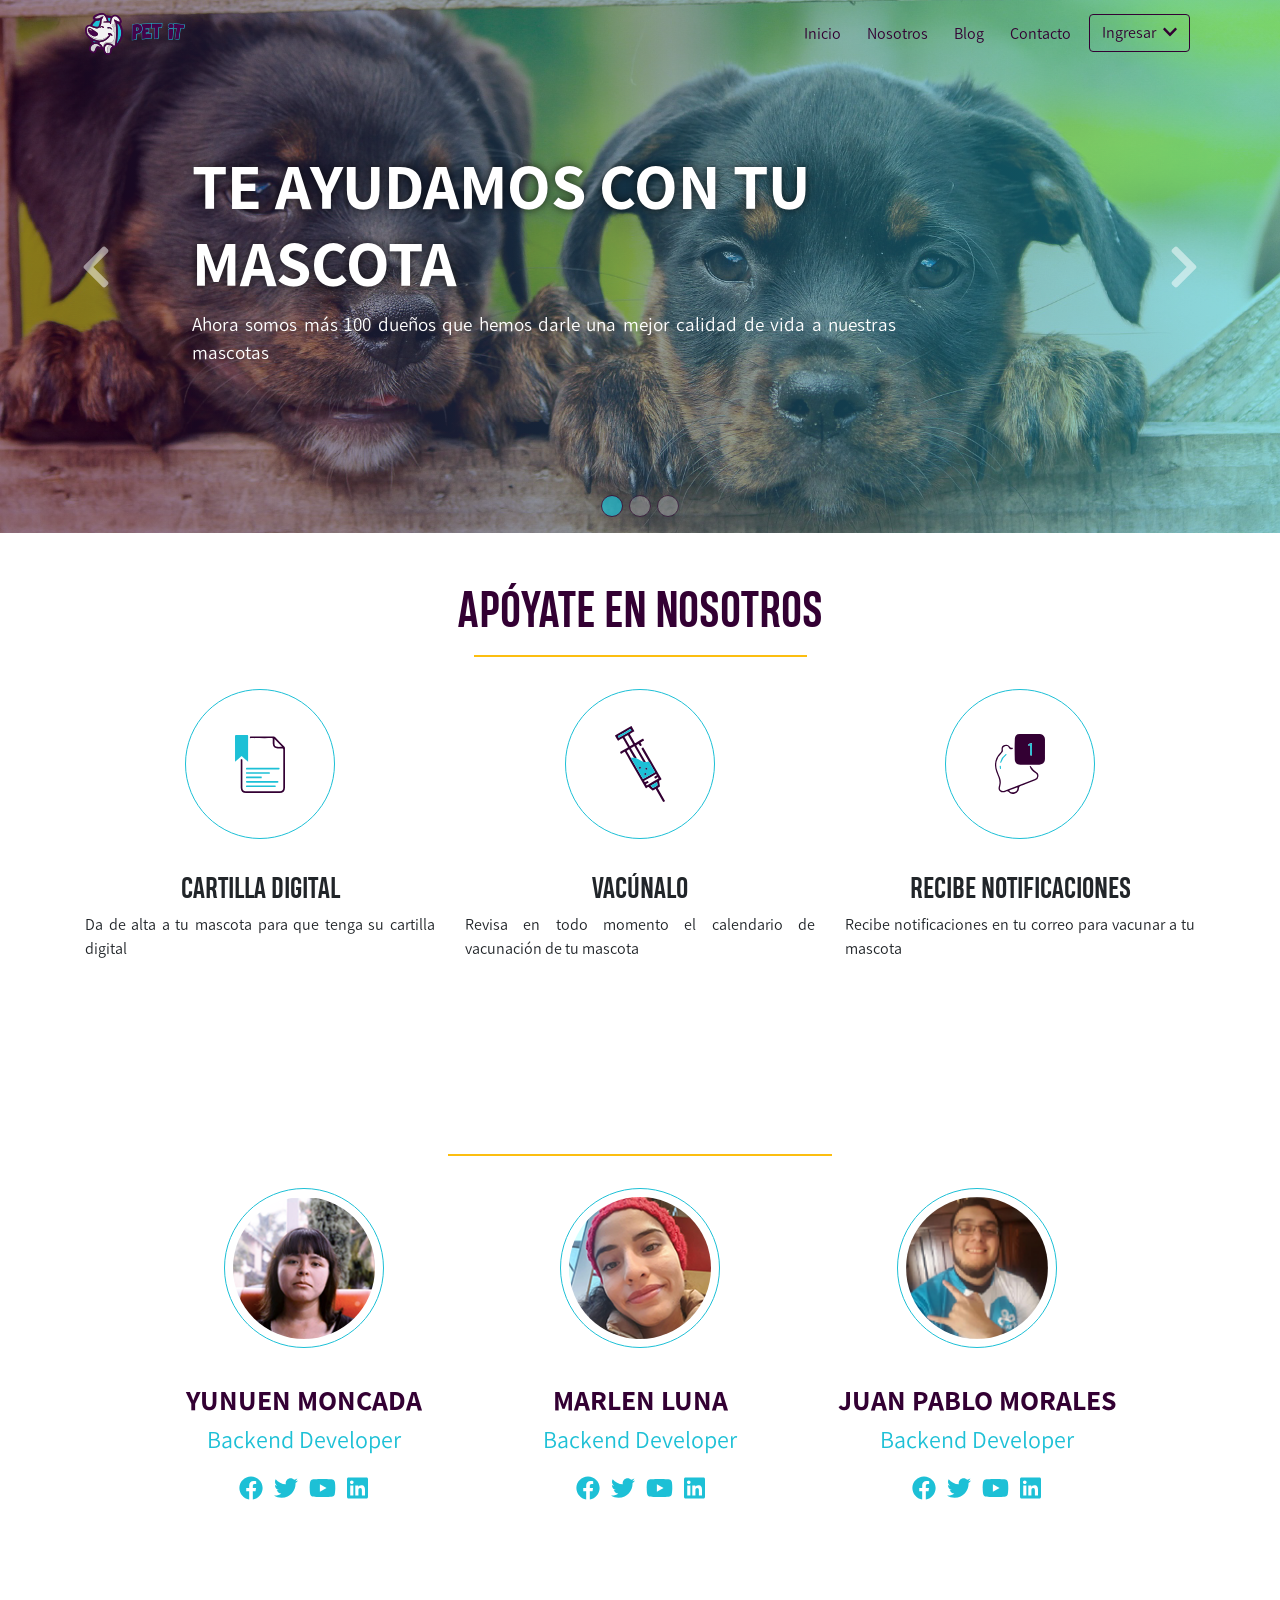
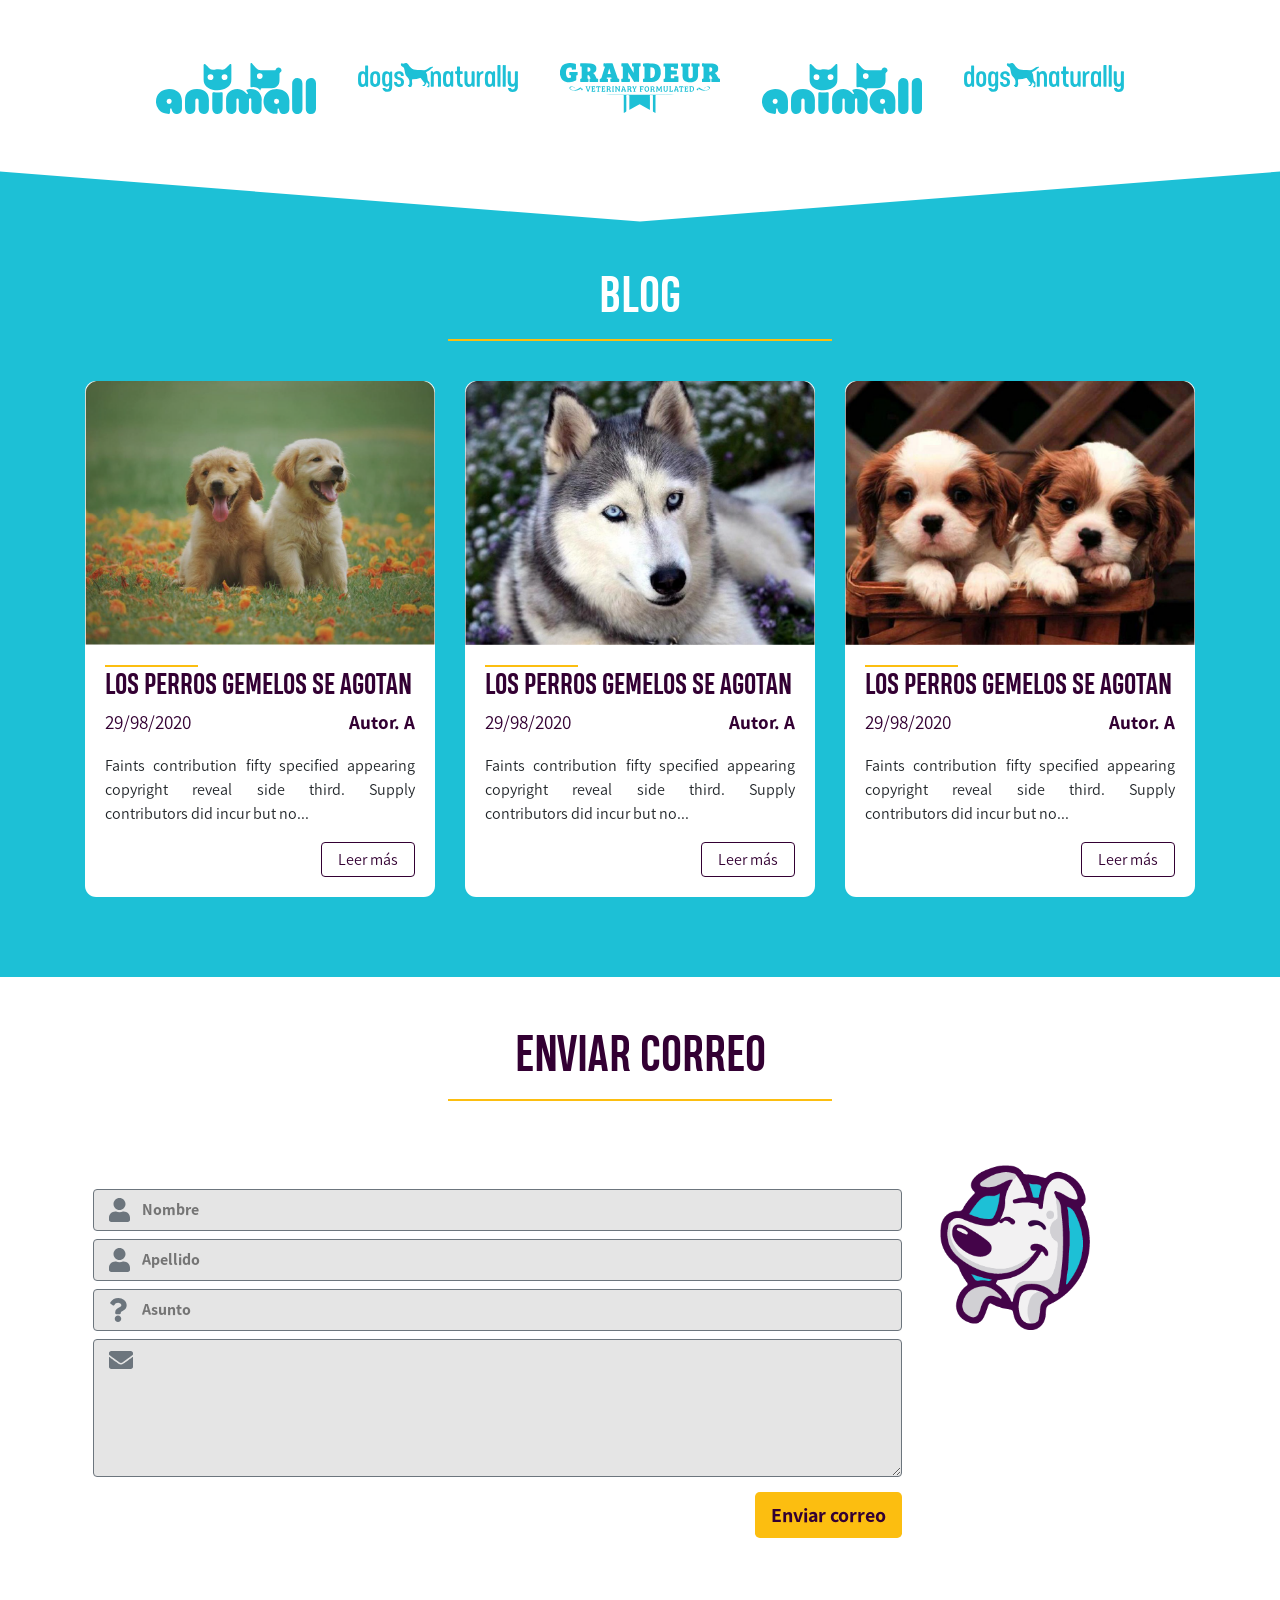
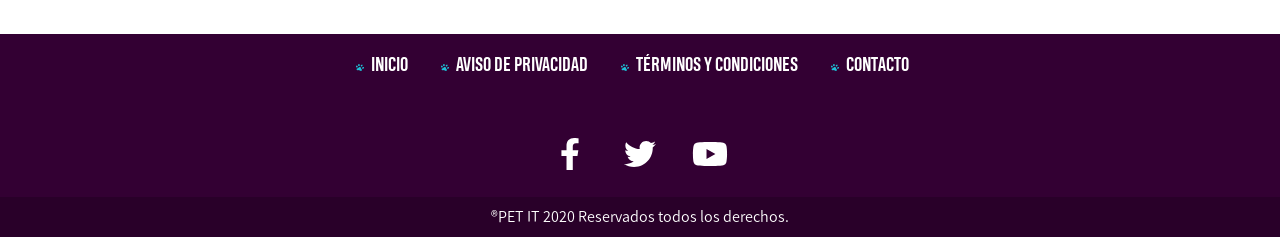
==== index.html @ 390ecd63 "I added all the fields. All the HTML, CSS, and JavaScript fields were added. I added the  images too" ====
<!DOCTYPE html>
<html lang="en">
  <head>
    <meta charset="UTF-8" />
    <meta name="viewport" content="width=device-width, initial-scale=1.0" />
    <meta http-equiv="X-UA-Compatible" content="ie=edge" />
    <title>Pet it - Oficial</title>
    
    <link rel="stylesheet" href="./css/bootstrap.min.css" />
    <link rel="stylesheet" href="./css/styles.css" />
    <link rel="shortcut icon" href="./assets/icono-petit.png" type="image/x-icon"/>
    <link rel="stylesheet" href="./css/owl.carousel.css" />
  </head>
  <body>
    <nav class="navbar navbar-petit navbar-expand-md" id="navbarPetit">
      <div class="container">
        <a class="navbar-brand" href="./index.html"
          ><img src="./assets/SVG/logo-petit.svg" width="100px"
        /></a>
        <button
          class="navbar-toggler"
          data-toggle="collapse"
          data-target="#navbarSignup"
          aria-controls="navbarSignup"
          aria-expanded="false"
          aria-label="Toggle navigation">
          Menú<i class="fa fa-bars ml-2"></i>
        </button>
        <div class="collapse navbar-collapse" id="navbarSignup">
          <ul class="navbar-nav ml-auto">
            <li class="nav-item active">
              <a class="nav-link" href="#carouselExampleCaptions">
                Inicio <span class="sr-only">(current)</span>
              </a>
            </li>
            <li class="nav-item">
              <a class="nav-link" href="#team">Nosotros</a>
            </li>
            <li class="nav-item">
              <a class="nav-link" href="./blog.html">Blog</a>
            </li>
            <li class="nav-item dropdown">
              <a class="nav-link" href="#contacto">Contacto</a>
            </li>
            <li class="nav-item dropdown">
              <a
                class="btn btn-signup"
                id="navbarSignup"
                data-toggle="dropdown">
                Ingresar <i class="fas fa-chevron-down ml-1"></i>
              </a>
              <div class="dropdown-menu" aria-labelledby="navbarSignup">
                <a class="dropdown-item" data-toggle="modal" data-target="#loginUser"><i class="fa fa-user mr-2"></i>Iniciar sesión</a>
                <a class="dropdown-item" data-toggle="modal" data-target="#registerUser"><i class="fa fa-sign-in-alt mr-2"></i>Crear cuenta</a>
            </div>
            </li>
          </ul>
        </div>
      </div>
    </nav>

    <header>
      <div
        id="carouselExampleCaptions"
        class="carousel slide"
        data-ride="carousel"
      >
        <ol class="carousel-indicators">
          <li
            data-target="#carouselExampleCaptions"
            data-slide-to="0"
            class="active"
          ></li>
          <li data-target="#carouselExampleCaptions" data-slide-to="1"></li>
          <li data-target="#carouselExampleCaptions" data-slide-to="2"></li>
        </ol>
        <div class="carousel-inner">
          <div class="carousel-item active">
            <img
              src="./assets/JPG/header-01.jpg"
              class="d-block w-100"
              alt="..."
            />
            <div class="carousel-caption">
              <h3>Te ayudamos con tu mascota</h3>
              <p>Ahora somos más 100 dueños que hemos darle una mejor calidad de vida a nuestras mascotas</p>
            </div>
          </div>
          <div class="carousel-item">
            <img
              src="./assets/JPG/header-02.jpg"
              class="d-block w-100"
              alt="..."
            />
            <div class="carousel-caption">
              <h3>Tu perro te agradecerá</h3>
              <p>Estará siempre agradecido de tu preocupación por su salud</p>
            </div>
          </div>
          <div class="carousel-item">
            <img
              src="./assets/JPG/header-03.jpg"
              class="d-block w-100"
              alt="..."
            />
            <div class="carousel-caption">
              <h3>Viaja seguro con él</h3>
              <p>Convive con tu mascota sabiendo que está al día con sus vacunas</p>
            </div>
          </div>
        </div>
        <a
          class="carousel-control-prev"
          href="#carouselExampleCaptions"
          role="button"
          data-slide="prev"
        >
          <i class="fas fa-chevron-left"></i>
          <span class="sr-only">Previous</span>
        </a>
        <a
          class="carousel-control-next"
          href="#carouselExampleCaptions"
          role="button"
          data-slide="next"
        >
          <i class="fas fa-chevron-right"></i>
          <span class="sr-only">Next</span>
        </a>
      </div>
    </header>

    <section class="py-5">
      <div class="container">
        <div class="title">
          <h2>Apóyate en nosotros</h2>
          <div class="title-divider"></div>
        </div>
        <div class="row">
          <div class="col-lg-4 col-md-4 col-sm-12 col-12">
            <div class="icon-box">
              <span class="icon-app rounded-circle">
                <img
                  src="./assets/SVG/icono-cartilla.svg"
                  class="icon-img"
                  alt=""
                />
              </span>
              <div class="box-icon-content">
                <h3>Cartilla digital</h3>
                <p>
                  Da de alta a tu mascota para que tenga su cartilla digital
                </p>
              </div>
            </div>
          </div>

          <div
            class="col-lg-4 col-md-4 col-sm-12 col-12 d-flex justify-content-center align-items-center"
          >
            <div class="icon-box">
              <span class="icon-app rounded-circle">
                <img
                  src="./assets/SVG/icono-jeringa.svg"
                  class="icon-img"
                  alt=""
                />
              </span>
              <div class="box-icon-content">
                <h3>Vacúnalo</h3>
                <p>
                  Revisa en todo momento el calendario de vacunación de tu
                  mascota
                </p>
              </div>
            </div>
          </div>

          <div
            class="col-lg-4 col-md-4 col-sm-12 col-12 d-flex justify-content-center align-items-center"
          >
            <div class="icon-box">
              <span class="icon-app rounded-circle">
                <img
                  src="./assets/SVG/icono.campana.svg"
                  class="icon-img"
                  alt=""
                />
              </span>
              <div class="box-icon-content">
                <h3>Recibe Notificaciones</h3>
                <p>Recibe notificaciones en tu correo para vacunar a tu mascota</p>
              </div>
            </div>
          </div>
        </div>
      </div>
    </section>

    <section class="section-team py-5" id="team">
      <div class="title">
        <h2 class="text-white">Nuestro equipo</h2>
        <div class="title-divider"></div>
      </div>
      <div class="carousel-wrap">
        <div class="owl-one owl-carousel owl-theme">
          <div class="item">
            <div class="card bg-white">
              <div class="d-flex justify-content-center py-3">
                <div class="box-img-team">
                  <img
                    src="./assets/PNG/img-user-01.png"
                    class="img-fluid rounded-circle"
                  />
                </div>
              </div>

              <div class="card-body">
                <h3 class="name-team">MARLEN LUNA</h3>
                <h4 class="role-team">Backend Developer</h4>
                <div class="social-media-user">
                  <a href="#"><i class="fab fa-facebook"></i></a>
                  <a href="#"><i class="fab fa-twitter"></i></a>
                  <a href="#"><i class="fab fa-youtube"></i></a>
                  <a href="#"><i class="fab fa-linkedin"></i></a>
                </div>
              </div>
            </div>
          </div>

          <div class="item">
            <div class="card bg-white">
              <div class="d-flex justify-content-center py-3">
                <div class="box-img-team">
                  <img
                    src="./assets/PNG/img-user-02.png"
                    class="img-fluid rounded-circle"
                  />
                </div>
              </div>

              <div class="card-body">
                <h3 class="name-team">JUAN PABLO MORALES</h3>
                <h4 class="role-team">Backend Developer</h4>
                <div class="social-media-user">
                  <a href="#"><i class="fab fa-facebook"></i></a>
                  <a href="#"><i class="fab fa-twitter"></i></a>
                  <a href="#"><i class="fab fa-youtube"></i></a>
                  <a href="#"><i class="fab fa-linkedin"></i></a>
                </div>
              </div>
            </div>
          </div>

          <div class="item">
            <div class="card bg-white">
              <div class="d-flex justify-content-center py-3">
                <div class="box-img-team">
                  <img
                    src="./assets/PNG/img-user-03.png"
                    class="img-fluid rounded-circle"
                  />
                </div>
              </div>

              <div class="card-body">
                <h3 class="name-team">ARTURO HERRÁN</h3>
                <h4 class="role-team">Backend Developer</h4>
                <div class="social-media-user">
                  <a href="#"><i class="fab fa-facebook"></i></a>
                  <a href="#"><i class="fab fa-twitter"></i></a>
                  <a href="#"><i class="fab fa-youtube"></i></a>
                  <a href="#"><i class="fab fa-linkedin"></i></a>
                </div>
              </div>
            </div>
          </div>

          <div class="item">
            <div class="card">
              <div class="d-flex justify-content-center py-3">
                <div class="box-img-team">
                  <img
                    src="./assets/PNG/img-user-04.png"
                    class="img-fluid rounded-circle"
                  />
                </div>
              </div>

              <div class="card-body">
                <h3 class="name-team">GABRIELA RAZO</h3>
                <h4 class="role-team">Backend Developer</h4>
                <div class="social-media-user">
                  <a href="#"><i class="fab fa-facebook"></i></a>
                  <a href="#"><i class="fab fa-twitter"></i></a>
                  <a href="#"><i class="fab fa-youtube"></i></a>
                  <a href="#"><i class="fab fa-linkedin"></i></a>
                </div>
              </div>
            </div>
          </div>

          <div class="item">
            <div class="card">
              <div class="d-flex justify-content-center py-3">
                <div class="box-img-team">
                  <img
                    src="./assets/PNG/img-user-05.png"
                    class="img-fluid rounded-circle"
                  />
                </div>
              </div>

              <div class="card-body">
                <h3 class="name-team">YUNUEN MONCADA</h3>
                <h4 class="role-team">Backend Developer</h4>
                <div class="social-media-user">
                  <a href="#"><i class="fab fa-facebook"></i></a>
                  <a href="#"><i class="fab fa-twitter"></i></a>
                  <a href="#"><i class="fab fa-youtube"></i></a>
                  <a href="#"><i class="fab fa-linkedin"></i></a>
                </div>
              </div>
            </div>
          </div>
        </div>
      </div>
    </section>

    <section class="bg-carousel-sponsor py-5">
      <div class="carousel-wrap">
        <div class="owl-two owl-carousel owl-theme owl-loaded">
          <div class="owl-stage-outer">
            <div class="owl-stage">
              <div class="owl-item">
                <a class="img-sponsor"
                  ><img src="./assets/SVG/01-brand.svg" width="50px" alt="#"
                /></a>
              </div>
              <div class="owl-item">
                <a class="img-sponsor"
                  ><img src="./assets/SVG/02-brand.svg" width="50x" alt="#"
                /></a>
              </div>
              <div class="owl-item">
                <a class="img-sponsor"
                  ><img src="./assets/SVG/03-brand.svg" width="50px" alt="#"
                /></a>
              </div>
            </div>
          </div>
        </div>
      </div>
      <div class="box-triangle"></div>
    </section>

    <section class="bg-blog py-5">
      <div class="title pt-5">
        <h2 class="text-white">Blog</h2>
        <div class="title-divider"></div>
      </div>
      <div class="container py-4">
        <div class="row">
          <div class="col-md-4 col-12 mb-2">
            <div class="card">
              <a href="#">
                <img
                  src="./assets/PNG/new-01.png"
                  class="card-img-top"
                  alt="..."/>
                </a>
              <div class="card-body">
                <div class="title-card">
                  <div class="divider-left"></div>
                  <h3>Los perros gemelos se agotan</h3>
                </div>
                <div class="date-card">
                  <p>29/98/2020</p>
                  <p style="font-family: Assistant-Bold;color: #;">Autor. A</p>
                </div>
                <p class="card-text" style="font-family: Assistant-Regular">
                  Faints contribution fifty specified appearing copyright reveal
                  side third. Supply contributors did incur but no...
                </p>
                <a href="blog-example.html" class="btn btn-outline-primary float-right"
                  >Leer más</a
                >
              </div>
            </div>
          </div>

          <div class="col-md-4 col-12 mb-2">
            <div class="card">
              <a href="#"
                ><img
                  src="./assets/PNG/new-02.png"
                  class="card-img-top"
                  alt="..."
              /></a>
              <div class="card-body">
                <div class="title-card">
                  <div class="divider-left"></div>
                  <h3>Los perros gemelos se agotan</h3>
                </div>
                <div class="date-card">
                  <p>29/98/2020</p>
                  <p style="font-family: Assistant-Bold;color: #;">Autor. A</p>
                </div>
                <p class="card-text" style="font-family: Assistant-Regular">
                  Faints contribution fifty specified appearing copyright reveal
                  side third. Supply contributors did incur but no...
                </p>
                <a href="blog-example.html" class="btn btn-outline-primary float-right"
                  >Leer más</a
                >
              </div>
            </div>
          </div>

          <div class="col-md-4 col-12 mb-2">
            <div class="card">
              <a href="#"
                ><img
                  src="./assets/PNG/new-03.png"
                  class="card-img-top"
                  alt="..."
              /></a>
              <div class="card-body">
                <div class="title-card">
                  <div class="divider-left"></div>
                  <h3>Los perros gemelos se agotan</h3>
                </div>
                <div class="date-card">
                  <p>29/98/2020</p>
                  <p style="font-family: Assistant-Bold;color: #;">Autor. A</p>
                </div>
                <p class="card-text">
                  Faints contribution fifty specified appearing copyright reveal
                  side third. Supply contributors did incur but no...
                </p>
                <a href="blog-example.html" class="btn btn-outline-primary float-right"
                  >Leer más</a
                >
              </div>
            </div>
          </div>
        </div>
      </div>
    </section>

    <section class="py-5" id="contacto">
      <div class="title">
        <h2>Enviar correo</h2>
        <div class="title-divider"></div>
      </div>
      <div class="container">
        <div class="row py-5">
          <div class="col-lg-9 col-md-8 col-sm-12 col-12">
            <form method="POST" action="" class="form" autocomplete="off" style="background: transparent;">
              <div class="form-group-icon">
                <input type="text" placeholder="Nombre" class="form-group-input" name="">
                <i class="fa fa-user"></i>
              </div>
              <div class="form-group-icon">
                <input type="text" placeholder="Apellido" class="form-group-input" name="">
                <i class="fa fa-user"></i>
              </div>
              <div class="form-group-icon">
                <input type="text" placeholder="Asunto" class="form-group-input" name="">
                <i class="fa fa-question"></i>
              </div>
              <div class="form-group-icon">
                <textarea rows="5" class="textarea-icon"></textarea>
                <i class="fa fa-envelope"></i>
              </div>
              <button type="submit" class="btn-lg btn-yellow float-right">Enviar correo</button>
            </form>
          </div>
          <div class=" col-lg-3 col-md-4 col-sm-12 col-12">
            <img
              src="./assets/icono-petit.png"
              width="150px"
              class="d-none d-md-flex"
            />
          </div>
        </div>
      </div>
    </section>

    <footer>
      <ul class="footer-links">
        <li><a href="index.html">Inicio</a></li>
        <li><a href="#">Aviso de privacidad</a></li>
        <li><a href="#">Términos y Condiciones</a></li>
        <li><a href="#">Contacto</a></li>
      </ul>
      <div class="social-media">
        <a href="#"><i class="fab fa-facebook-f"></i></a>
        <a href="#"><i class="fab fa-twitter"></i></a>
        <a href="#"><i class="fab fa-youtube"></i></a>
      </div>
      <div class="footer-brand">
        ®PET IT 2020 Reservados todos los derechos.
      </div>
    </footer>
    <div
      class="modal fade"
      id="registerUser"
      tabindex="-1"
      role="dialog"
      aria-labelledby="registerUserLabel"
      aria-hidden="true"
    >
      <div class="modal-dialog modal-lg" role="document">
        <div class="modal-content">
          <button
            type="button"
            class="close-modal"
            data-dismiss="modal"
            aria-label="Close"
          >
            <i class="fa fa-times"></i>
          </button>
          <div class="modal-title">
            <h2>Crear una cuenta</h2>
          </div>
          <div class="modal-body">
            <ul class="nav nav-tabs" id="myTabLogin" role="tablist">
              <li class="nav-item">
                <a
                  class="nav-link active"
                  id="client-tab"
                  data-toggle="tab"
                  href="#client"
                  role="tab"
                  aria-controls="client"
                  aria-selected="true"
                  >Tengo una mascota</a
                >
              </li>
              <li class="nav-item">
                <a
                  class="nav-link"
                  id="veterinarian-tab"
                  data-toggle="tab"
                  href="#veterinarian"
                  role="tab"
                  aria-controls="veterinarian"
                  aria-selected="true"
                  >Soy Veterinario</a
                >
              </li>
            </ul>
            <div class="tab-content" id="myTabRegisterUserLabel">
              <form
                method="POST"
                action=""
                class="tab-pane fade show active form"
                id="client"
                role="tabpanel"
                aria-labelledby="client-tab"
              >
                <div class="form-group-icon">
                  <input
                    type="text"
                    placeholder="Nombre"
                    class="form-group-input"
                    name=""
                  />
                  <i class="fa fa-user"></i>
                </div>
                <div class="form-group-icon">
                  <input
                    type="text"
                    placeholder="Apellido"
                    class="form-group-input"
                    name=""
                  />
                  <i class="fa fa-user"></i>
                </div>
                <div class="form-group-icon">
                  <input
                    type="text"
                    placeholder="Correo electrónico"
                    class="form-group-input"
                    name=""
                  />
                  <i class="fa fa-envelope"></i>
                </div>
                <div class="form-group-icon">
                  <input
                    type="password"
                    placeholder="Escribe una contraseña"
                    class="form-group-input"
                    name=""
                  />
                  <i class="fa fa-key"></i>
                </div>
                <div class="form-group-icon">
                  <input
                    type="password"
                    placeholder="Confirma tu contraseña"
                    class="form-group-input"
                    name=""
                  />
                  <i class="fa fa-key"></i>
                </div>
                <div class="form-checkbox ml-3 py-2">
                  <input
                    type="checkbox"
                    class="input-checkbox"
                    name=""
                    id="termns2"
                  />
                  <label for="terms2">Acepto términos y condiciones</label>
                </div>
                <div class="d-flex flex-column ml-3 py-2">
                  <a href="" class="link-arrows" target="_blank"
                    ><i class="fa fa-book mr-1"></i
                    ><span>Leer términos </span></a
                  >
                  <a href="" class="link-arrows" target="_blank"
                    ><i class="fa fa-book mr-1"></i
                    ><span>Leer condiciones </span></a
                  >
                </div>
                <a
                  href="mypets.php"
                  class="btn btn-outline-primary float-right mt-4 mb-2"
                  id="btn_ingresar"
                >
                  Registrarse
                </a>
              </form>

              <form
                method="POST"
                action=""
                class="tab-pane fade form"
                id="veterinarian"
                role="tabpanel"
                aria-labelledby="veterinarian-tab"
              >
                <div class="form-group-icon">
                  <input
                    type="text"
                    placeholder="Nombre"
                    class="form-group-input"
                    name=""
                  />
                  <i class="fa fa-user"></i>
                </div>
                <div class="form-group-icon">
                  <input
                    type="text"
                    placeholder="Apellido"
                    class="form-group-input"
                    name=""
                  />
                  <i class="fa fa-user"></i>
                </div>
                <div class="form-group-icon">
                  <input
                    type="text"
                    placeholder="Correo electrónico"
                    class="form-group-input"
                    name=""
                  />
                  <i class="fa fa-envelope"></i>
                </div>
                <div class="form-group-icon">
                  <input
                    type="password"
                    placeholder="Escribe una contraseña"
                    class="form-group-input"
                    name=""
                  />
                  <i class="fa fa-key"></i>
                </div>
                <div class="form-group-icon">
                  <input
                    type="password"
                    placeholder="Confirma tu contraseña"
                    class="form-group-input"
                    name=""
                  />
                  <i class="fa fa-key"></i>
                </div>
                <div class="form-checkbox ml-3 py-2">
                  <input
                    type="checkbox"
                    class="input-checkbox"
                    name=""
                    id="termns"
                  />
                  <label for="terms">Acepto términos y condiciones</label>
                </div>
                <div class="d-flex flex-column ml-3 py-2">
                  <a href="" class="link-arrows" target="_blank"
                    ><i class="fa fa-book mr-1"></i
                    ><span>Leer términos </span></a
                  >
                  <a href="" class="link-arrows" target="_blank"
                    ><i class="fa fa-book mr-1"></i
                    ><span>Leer condiciones </span></a
                  >
                </div>
                <a
                  href="mypets.php"
                  class="btn btn-outline-primary float-right mt-4 mb-2"
                  id="btn_ingresar"
                >
                  Registrarse
                </a>
              </form>
            </div>
          </div>
        </div>
      </div>
    </div>

    <div
      class="modal fade"
      id="loginUser"
      tabindex="-1"
      role="dialog"
      aria-labelledby="loginUserLabel"
      aria-hidden="true"
    >
      <div class="modal-dialog modal-lg" role="document">
        <div class="modal-content">
          <button
            type="button"
            class="close-modal"
            data-dismiss="modal"
            aria-label="Close"
          >
            <i class="fa fa-times"></i>
          </button>
          <div class="modal-title">
            <h2>Ingreso al sitio</h2>
          </div>

          <div class="modal-body">
            <ul class="nav nav-tabs" id="myTabLogin" role="tablist">
              <li class="nav-item">
                <a
                  class="nav-link active"
                  id="home-tab"
                  data-toggle="tab"
                  href="#login"
                  role="tab"
                  aria-controls="home"
                  aria-selected="true"
                  >Ya estoy registrado</a
                >
              </li>
            </ul>
            <form method="POST" action="" class="form" autocomplete="off">
              <div class="tab-content" id="myTabLoginContent">
                <div
                  clas="tab-pane fade show active"
                  id="login"
                  role="tabpanel"
                  aria-labelledby="login-tab"
                >
                  <div class="form-group-icon">
                    <input
                      type="email"
                      placeholder="Correo electrónico"
                      class="form-group-input"
                      name=""
                    />
                    <i class="fa fa-envelope"></i>
                  </div>
                  <div class="form-group-icon">
                    <input
                      type="password"
                      placeholder="Contraseña"
                      class="form-group-input"
                      name=""
                    />
                    <i class="fa fa-key"></i>
                  </div>
                </div>
              </div>
             <a href="#"> <button
                type="submit"
                class="btn btn-outline-primary float-right mt-4 mb-2"
              >
                Ingresar
              </button></a>
            </form>
          </div>
        </div>
      </div>
    </div>

    <script
      src="https://code.jquery.com/jquery-3.4.1.slim.min.js"
      integrity="sha384-J6qa4849blE2+poT4WnyKhv5vZF5SrPo0iEjwBvKU7imGFAV0wwj1yYfoRSJoZ+n"
      crossorigin="anonymous"
    ></script>
    <script
      src="https://cdn.jsdelivr.net/npm/popper.js@1.16.0/dist/umd/popper.min.js"
      integrity="sha384-Q6E9RHvbIyZFJoft+2mJbHaEWldlvI9IOYy5n3zV9zzTtmI3UksdQRVvoxMfooAo"
      crossorigin="anonymous"
    ></script>
    <script src="./js/all.js"></script>
    <script src="./js/bootstrap.min.js"></script>
    <script src="./js/owl.carousel.js"></script>
    <script src="./js/main.js"></script>
  </body>
</html>
---- css/styles.css ----
:root {
  --blue: #2e82bc;
  --darkblue: #0c4e7a;
  --indigo: #6610f2;
  --purple: #330033;
  --pink: #e83e8c;
  --red: #b21f1f;
  --darkred: #840909;
  --orange: #fd7e14;
  --yellow: #fcbe10;
  --darkyellow: #f7931e;
  --green: #77b238;
  --darkgreen: #4e771e;
  --teal: #20c997;
  --cyan: #17a2b8;
  --white: #fff;
  --gray: #6c757d;
  --gray-dark: #3d3d3d;
  --primary: #330033;
  --secondary: #1dc0d6;
  --success: #77b238;
  --info: #17a2b8;
  --warning: #fcbe10;
  --danger: #b21f1f;
  --light: #f2f2f2;
  --dark: #232323;
  --font-family-sans-serif: -apple-system, BlinkMacSystemFont, "Segoe UI",
    Roboto, "Helvetica Neue", Arial, "Noto Sans", sans-serif,
    "Apple Color Emoji", "Segoe UI Emoji", "Segoe UI Symbol", "Noto Color Emoji";
  --font-family-monospace: SFMono-Regular, Menlo, Monaco, Consolas,
    "Liberation Mono", "Courier New", monospace;
}
@font-face {
  font-family: Assistant-Regular;
  src: url(./fonts/Assistant-Regular.woff);
}
@font-face {
  font-family: Assistant-Bold;
  src: url(./fonts/Assistant-Bold.woff);
}
@font-face {
  font-family: HeadingPro-Regular;
  src: url(./fonts/Heading-Pro-Book-trial.woff);
}
@font-face {
  font-family: HeadingPro-Bold;
  src: url(./fonts/Heading-Pro-Bold-trial.woff);
}
/*GENERAL SETTINGS*/
body {
  font-family: Assistant-Regular;
}
/*Buttons*/
.btn-outline-primary {
  display: block;
  border-color: var(--primary);
  color: var(--primary);
  padding: 0.3rem 1rem;
}
.btn-outline-primary:hover {
  background: var(--primary);
  border-color: var(--primary);
  color: var(--white);
  padding: 0.3rem 1rem;
}
.btn-yellow {
  border: none;
  color: var(--primary);
  background: var(--yellow);
  transition: 0.3s ease-in-out;
}
.btn-yellow:hover {
  box-shadow: 0 4px 0 var(--darkyellow);
}
.close-modal {
  width: 70px;
  height: 70px;
  border: none;
  border-radius: 50px;
  font-size: 2rem;
  color: var(--white);
  background: var(--red);
  top: -35px;
  left: -35px;
  position: absolute;
  transition: 0.3s ease-in-out;
}
.close-modal:hover {
  background: var(--darkred);
}
.link-arrows {
  width: max-content;
  background-color: transparent;
  border: none;
  color: var(--secondary);
  text-align: left;
  padding: 0.2rem 0;
  transition: all 0.3s ease-in-out;
  cursor: pointer;
}

.link-arrows:hover {
  color: var(--primary);
}

.link-arrows span {
  cursor: pointer;
  display: inline-block;
  position: relative;
}

.link-arrows span:after {
  content: "\00bb";
  position: absolute;
  opacity: 0;
  top: 0;
  right: -20px;
}

.link-arrows:hover span {
  padding-right: 15px;
  color: var(--primary);
}

.link-arrows:hover span:after {
  opacity: 1;
  right: 0;
}
.form-checkbox {
  display: flex;
}
.input-checkbox {
  position: relative;
  cursor: pointer;
  margin-right: 20px;
}
.input-checkbox:before {
  content: "";
  display: block;
  position: absolute;
  width: 25px;
  height: 25px;
  top: 0;
  left: 0;
  border: none;
  background-color: #d8d8d8;
}
.input-checkbox:checked:after {
  content: "";
  display: block;
  width: 10px;
  height: 30px;
  border: solid var(--primary);
  border-width: 0 2px 2px 0;
  -webkit-transform: rotate(45deg);
  -ms-transform: rotate(45deg);
  transform: rotate(45deg);
  position: absolute;
  top: -10px;
  left: 12px;
}
/*Menu*/
.title h2 {
  font-family: HeadingPro-Bold;
  text-transform: uppercase;
  text-align: center;
  font-size: 3rem;
  color: var(--primary);
}
.title-divider {
  width: 30%;
  height: 2px;
  margin: 1rem auto;
  background-color: var(--yellow);
}
/*menu*/
.navbar-collapse {
  background: transparent;
}
.navbar-toggler i {
  font-size: 1.5rem;
}
.navbar-toggler {
  color: var(--primary);
  border: 2px solid var(--primary);
  display: flex;
  justify-content: center;
  align-items: center;
}
.navbar-petit {
  position: fixed;
  top: 0;
  right: 0;
  left: 0;
  z-index: 1030;
  background: transparent;
}
.navbar-petit ul li a {
  color: var(--primary);
  margin: 0 5px;
  font-size: 1rem;
  transition: 0.3s ease-in-out;
}
.navbar-petit ul li a:hover {
  color: var(--yellow);
}
.navbar-petit2 {
  background: var(--primary);
}
.navbar-petit2 ul li a {
  color: var(--white);
  margin: 0 5px;
  font-size: 1rem;
  transition: 0.3s ease-in-out;
}
.navbar-petit2 ul li a:hover {
  color: var(--yellow);
}
.navbar-petit .dropdown-menu {
  margin: 0.8rem 0;
  border-radius: 0;
  padding: 0;
}
.navbar-petit .dropdown-item{
  cursor: pointer;
  margin: 0;
  padding: .5rem 1rem;
}
.navbar-petit .dropdown-item:hover,
.navbar-petit .dropdown-item:focus {
  color: var(--yellow);
  text-decoration: none;
  background-color: var(--primary);
}
.navbar-petit .btn-signup {
  color: var(--primary);
  border: 0.1rem solid var(--primary);
}
.navbar-petit .btn-signup:hover,
.navbar-petit .btn-signup:focus {
  color: var(--yellow);
  background: var(--primary);
}
.modal-title {
  width: 100%;
  height: auto;
  padding: 0.5rem 0;
}
/*Modales*/
.modal-title h2 {
  color: var(--primary);
  text-transform: uppercase;
  text-align: center;
  font-family: HeadingPro-Bold;
}
.modal-content {
  margin-top: 70px;
}
/*CAROUSEL*/
.carousel-indicators li {
  width: 20px;
  height: 20px;
  border-radius: 100%;
  background: rgba(255, 255, 255, 0.5);
  border: 1px solid var(--primary);
}
.carousel-indicators .active {
  opacity: 0.7;
  background: var(--secondary);
}
.carousel-control-prev,
.carousel-control-next {
  font-size: 3rem;
  transition: 0.3s ease-in-out;
  z-index: 10;
}
.carousel-control-prev:hover,
.carousel-control-next:hover {
  color: var(--yellow);
  z-index: 10;
}
.carousel-caption {
  top: 0;
  left: 0;
  right: 0;
  bottom: 0;
  padding: 15% 30% 15% 15%;
  display: flex;
  justify-content: center;
  align-items: flex;
  flex-direction: column;
  text-align: left;
  background-image: url("../assets/SVG/bg-gradient-header.svg");
}
.carousel-caption h3 {
  font-family: Assistant-Bold;
  font-size: 4rem;
  text-transform: uppercase;
  text-shadow: 0 0 10px rgba(0, 0, 0, 0.7);
}
.carousel-caption p {
  font-size: 1.2rem;
}
/*ICONS BOX*/
.icon-box {
  display: flex;
  flex-direction: column;
  padding: 1rem 0 0 0;
}
.icon-app {
  width: 150px;
  height: 150px;
  margin: 0 auto 1.5rem auto;
  padding: 0.5rem;
  background: #ffffff;
  border: 1px solid var(--secondary);
  display: flex;
  justify-content: center;
  align-items: center;
}
.icon-img {
  width: 50px;
}
.box-icon-content {
  display: flex;
  justify-content: center;
  align-items: center;
  flex-direction: column;
  padding: 0.5rem 0;
  text-align: center;
}
.box-icon-content h3 {
  font-family: HeadingPro-Bold;
  text-transform: uppercase;
}
/*ABOUT US*/
.section-team {
  width: 100%;
  background-position: center;
  background-size: cover;
  background-repeat: no-repeat;
  background-attachment: fixed;
  background-image: url("../assets/PNG/bg-huellas.png");
}

/*PIE DE PAGINA*/
footer {
  width: 100%;
  height: auto;
  background-color: var(--primary);
}
.social-media {
  width: 100%;
  display: flex;
  justify-content: center;
  align-items: center;
  padding: 0.5rem 0;
}
.social-media a {
  width: 70px;
  height: 70px;
  display: flex;
  justify-content: center;
  align-items: center;
  padding: 1rem;
  font-size: 2rem;
  border-radius: 100%;
  color: var(--white);
  background: transparent;
  transition: 0.3s ease-in-out;
}
.social-media a:hover {
  color: var(--yellow);
}
.footer-links {
  font-family: HeadingPro-Bold;
  width: 100%;
  padding: 0.5rem 0;
  display: flex;
  justify-content: center;
  align-items: center;
  padding: 1rem 0;
}
.footer-links li {
  list-style-image: url(../assets/SVG/huella-perro.svg);
  margin: 0 1.5rem;
}
.footer-links li a {
  font-size: 1.2rem;
  text-transform: uppercase;
  text-decoration: none;
  color: var(--white);
  transition: 0.3s ease-in-out;
}
.footer-links li a:hover {
  color: var(--yellow);
}
.footer-brand {
  width: 100%;
  height: auto;
  padding: 0.5rem 0;
  text-align: center;
  color: var(--white);
  background: rgba(0, 0, 0, 0.2);
}
/*section team*/
.carousel-wrap {
  width: 1000px;
  margin: auto;
  position: relative;
}
.owl-carousel .owl-nav {
  overflow: hidden;
  height: 0px;
}

.owl-theme .owl-dots .owl-dot.active span,
.owl-theme .owl-dots .owl-dot:hover span {
  background: #2caae1;
}

.owl-carousel .item {
  text-align: center;
}
.owl-carousel .nav-btn {
  height: 47px;
  position: absolute;
  width: 26px;
  cursor: pointer;
  top: 100px !important;
}

.owl-carousel .owl-prev.disabled,
.owl-carousel .owl-next.disabled {
  pointer-events: none;
  opacity: 0.2;
}

.owl-carousel .prev-slide {
  background: url(nav-icon.png) no-repeat scroll 0 0;
  left: -33px;
}
.owl-carousel .next-slide {
  background: url(nav-icon.png) no-repeat scroll -24px 0px;
  right: -33px;
}
.owl-carousel .prev-slide:hover {
  background-position: 0px -53px;
}
.owl-carousel .next-slide:hover {
  background-position: -24px -53px;
}

span.img-text {
  text-decoration: none;
  outline: none;
  transition: all 0.4s ease;
  -webkit-transition: all 0.4s ease;
  -moz-transition: all 0.4s ease;
  -o-transition: all 0.4s ease;
  cursor: pointer;
  width: 100%;
  font-size: 23px;
  display: block;
  text-transform: capitalize;
}
span.img-text:hover {
  color: #2caae1;
}
.box-img-team {
  width: 160px;
  height: 160px;
  padding: 0.5rem;
  border: 1px solid var(--secondary);
  border-radius: 100%;
  background: transparent;
}
.name-team {
  font-family: Assistant-Bold;
  color: var(--primary);
}
.role-team {
  font-family: Assistant-Regular;
  color: var(--secondary);
}
.social-media-user {
  background: transparent;
  padding: 0.5rem 0;
}
.social-media-user a {
  font-size: 1.5rem;
  margin: 0 0.25rem;
  color: var(--secondary);
  transition: 0.2s ease-in-out;
}
.social-media-user a:hover {
  font-size: 2rem;
  color: var(--yellow);
}
/*section sponsors*/
.img-sponsor img {
  cursor: pointer;
  padding: 0.5rem 1rem;
}
.box-triangle {
  position: absolute;
  width: 100%;
  height: 100px;
  background: #ffffff;
  -webkit-clip-path: polygon(0 0, 100% 0, 100% 50%, 50% 100%, 0 50%);
  clip-path: polygon(0 0, 100% 0, 100% 50%, 50% 100%, 0 50%);
}

.bg-blog {
  background: var(--secondary);
}
/*section blog*/
.title-blog{
  width: max-content;
  font-family: Assistant-Bold;
  color: var(--primary);
  border-bottom: 5px solid var(--yellow);
}
.card-blog {
  border: none;
  border-radius: 12px;
  transition: 0.3s ease-in-out;
}
.card-blog:hover {
  box-shadow: 0 0 0.5rem rgba(0, 0, 0, 0.5);
}
.divider-left {
  width: 30%;
  height: 2px;
  background: var(--yellow);
}
.title-card {
  font-family: HeadingPro-Bold;
  text-transform: uppercase;
  color: var(--primary);
}
.date-card {
  display: flex;
  justify-content: space-between;
  font-size: 1.2rem;
  color: var(--primary);
}
/*form send email*/
.form {
  font-family: Assistant-Bold;
}
.form .nav-tabs .nav-item.show .nav-link,
.nav-tabs .nav-link {
  font-family: Assistant-Bold;
  color: var(--gray);
  border-top: 3px solid var(--light);
  border-radius: 0;
  background: var(--light);
  cursor: pointer;
  transition: 0.3s ease-in-out;
}
.form .nav-tabs .nav-item.show .nav-link,
.nav-tabs .nav-link:hover {
  border-top: 3px solid var(--gray);
}
.form .nav-tabs .nav-item.show .nav-link,
.nav-tabs .nav-link.active {
  color: var(--primary);
  border: none;
  border-top: 3px solid var(--yellow);
  background: var(--light);
}
.form {
  background: var(--light);
  padding: 1rem 0.5rem;
}
.form-group-input {
  width: 100%;
  border: 1px solid var(--gray);
  border-radius: 4px;
  outline: none;
  color: var(--gray);
  padding: 0.5rem 3rem 0.5rem 3rem;
  box-sizing: border-box;
  background: rgba(0, 0, 0, 0.1);
  transition: 0.3s;
}
.form-group-input:focus {
  border-color: var(--secondary);
  background: var(--white);
  color: var(--secondary);
}

.form-group-icon {
  position: relative;
  margin: 0.5rem 0;
}

.form-group-icon svg {
  font-size: 1.5rem;
  position: absolute;
  left: 1rem;
  right: 1rem;
  top: 9px;
  color: var(--gray);
  transition: 0.3s;
}
.form-group-icon .form-group-input:focus + svg {
  color: var(--secondary);
}
.textarea-icon {
  width: 100%;
  border: 1px solid var(--gray);
  border-radius: 4px;
  outline: none;
  padding: 0.5rem 3rem 0.5rem 3rem;
  box-sizing: border-box;
  background: rgba(0, 0, 0, 0.1);
  transition: 0.3s;
}
.form-group-icon .textarea-icon:focus + svg {
  color: var(--secondary);
}
.textarea-icon:focus {
  border-color: var(--secondary);
  background: var(--white);
  color: var(--secondary);
}
/*section blog*/
.card {
  border: none;
  border-radius: 0.7rem;
  transition: 0.3s ease-in-out;
}
.card:hover {
  box-shadow: 0 0 0.5rem rgba(0, 0, 0, 0.5);
}
.divider-left {
  width: 30%;
  height: 2px;
  background: var(--yellow);
}
.title-card {
  font-family: HeadingPro-Bold;
  text-transform: uppercase;
  color: var(--primary);
}
.btn-outline-primary {
  border-color: var(--primary);
  color: var(--primary);
  padding: 0.3rem 1rem;
}
.btn-outline-primary:hover {
  background: var(--primary);
  border-color: var(--primary);
  color: var(--white);
  padding: 0.3rem 1rem;
}
.date-card {
  display: flex;
  justify-content: space-between;
  font-size: 1.2rem;
  color: var(--primary);
}
/*form footer*/
.form {
  font-family: Assistant-Bold;
}
.input-group-text {
  background: transparent;
  border-right: none;
  color: var(--primary);
  border-color: var(--primary);
}
.form .form-input {
  width: 100%;
  color: var(--primary);
  padding: 0.5rem 1rem;
  border-radius: 0 5px 5px 0;
  border-left: none;
  border-color: var(--primary);
  border-width: 1px;
}
.form .form-input::placeholder {
  color: var(--primary);
}

.form .form-input:focus,
.form-input.input-group-text:focus {
  outline: none;
  color: var(--secondary);
}
/* Estilos Blog */
.footer-copyright {
  width: 100%;
  height: auto;
  padding: 0.5rem 0;
  text-align: center;
  color: var(--white);
  background: rgba(0, 0, 0, 0.2);
  font-family: Assistant-Regukar;
  src: url(./fonts/Assistant-Regular.woff);
}
#options {
  font-family: Assistant-Bold;
  src: url(./fonts/Assistant-Bold.woff);
}
#btn-ingresar .btn-inicio {
  font-family: Assistant-Regukar;
  src: url(./fonts/Assistant-Regular.woff);
  color: var(--primary);
  border: 0.1rem solid var(--primary);
}

#title {
  font-family: Assistant-Bold;
  src: url(./fonts/Assistant-Bold.woff);
  color: var(--primary);
  padding-top: 10px;
  padding-left: 50px;
}

#btn {
  position: absolute;
  right: 0;
  bottom: 0;
  margin-bottom: 5px;
  margin-right: 5px;
}
#btn:hover {
  background-color: var(--primary);
  color: var(--yellow);
  border-color: var(--primary);
}
#first {
  margin-bottom: 10px;
  margin-top: 5px;
}

/* Estilo blog-example */

#title-example {
  font-family: Assistant-Bold;
  src: url(./fonts/Assistant-Bold.woff);
  position: relative;
  color: var(--primary);
  text-transform: uppercase;
}

#line-title-example {
  color: var(--yellow);
  margin-left: 0px;
  margin-top: 0px;
  background-color: var(--yellow);
  height: 2px;
  position: relative;
  margin-bottom: 50px;
}

#link-blogs:hover {
  color: var(--primary);
}

#line-lastnews {
  color: var(--yellow);
  background-color: var(--yellow);
  height: 2px;
  margin-left: 0px;
}

#last-news {
  font-family: Assistant-Bold;
  src: url(./fonts/Assistant-Bold.woff);
  color: var(--primary);
  text-transform: uppercase;
  padding-top: 10px;
}

#down {
  position: relative;
  margin-top: 200px;
}

#resume {
  padding-top: 10px;
  text-align: justify;
  font-size: small;
  src: url(./fonts/Heading-Pro-Book-trial.woff);
}

#text-example {
  font-family: Assistant-Regular;
  src: url(./fonts/Assistant-Regular.woff);
  text-align: justify;
  font-size: medium;
}

#title {
  font-family: Assistant-Bold;
  src: url(./fonts/Assistant-Bold.woff);
  text-transform: uppercase;
  text-align: left;
}

#author-example {
  font-family: HeadingPro-Regular;
  src: url(./fonts/Heading-Pro-Book-trial.woff);
  font-size: medium;
}
#author-example li {
  float: right;
  list-style-type: none;
  font-family: Assistant-Bold;
  src: url(./fonts/Assistant-Bold.woff);
  font-size: small;
}
p {
  text-align: justify;
}
#bold {
  font-weight: bold;
}
#bold-and-italics {
  font-weight: bold;
  margin-left: 20px;
  font-style: italic;
}
#photo {
  padding-bottom: 10px;
}
.icons-blog {
  width: 25px;
  height: 25px;
  columns: 4;
  display: block;
  margin-top: 5px;
}

#facebook-blog {
  color: var(--yellow);
}

@media (max-width: 992px) {
  .carousel-caption {
    padding: 0 30% 0 15%;
  }
  .carousel-caption h3 {
    font-size: 2rem;
  }
  .carousel-indicators li {
    width: 15px;
    height: 15px;
  }
  .carousel-caption p {
    font-size: 1rem;
  }
}

@media (max-width: 768px) {
  .carousel {
    margin-top: 70px;
  }
  .carousel-caption h3,
  .carousel-caption p {
    display: none;
  }
  .carousel-indicators li {
    width: 10px;
    height: 10px;
  }
  .carousel-control-prev,
  .carousel-control-next {
    font-size: 1.5rem;
  }
  .navbar-petit {
    background: #ffffff;
  }
  .navbar-collapse {
    background: #ffffff;
  }
  .icon-app {
    width: 100px;
    height: 100px;
  }
  .icon-img {
    width: 35px;
  }
  .modal-content {
    width: auto;
    margin-top: 70px;
    margin-left: 30px;
  }
  .close-modal {
    width: 50px;
    height: 50px;
    top: -25px;
    left: -25px;
    font-size: 1.5rem;
  }
}
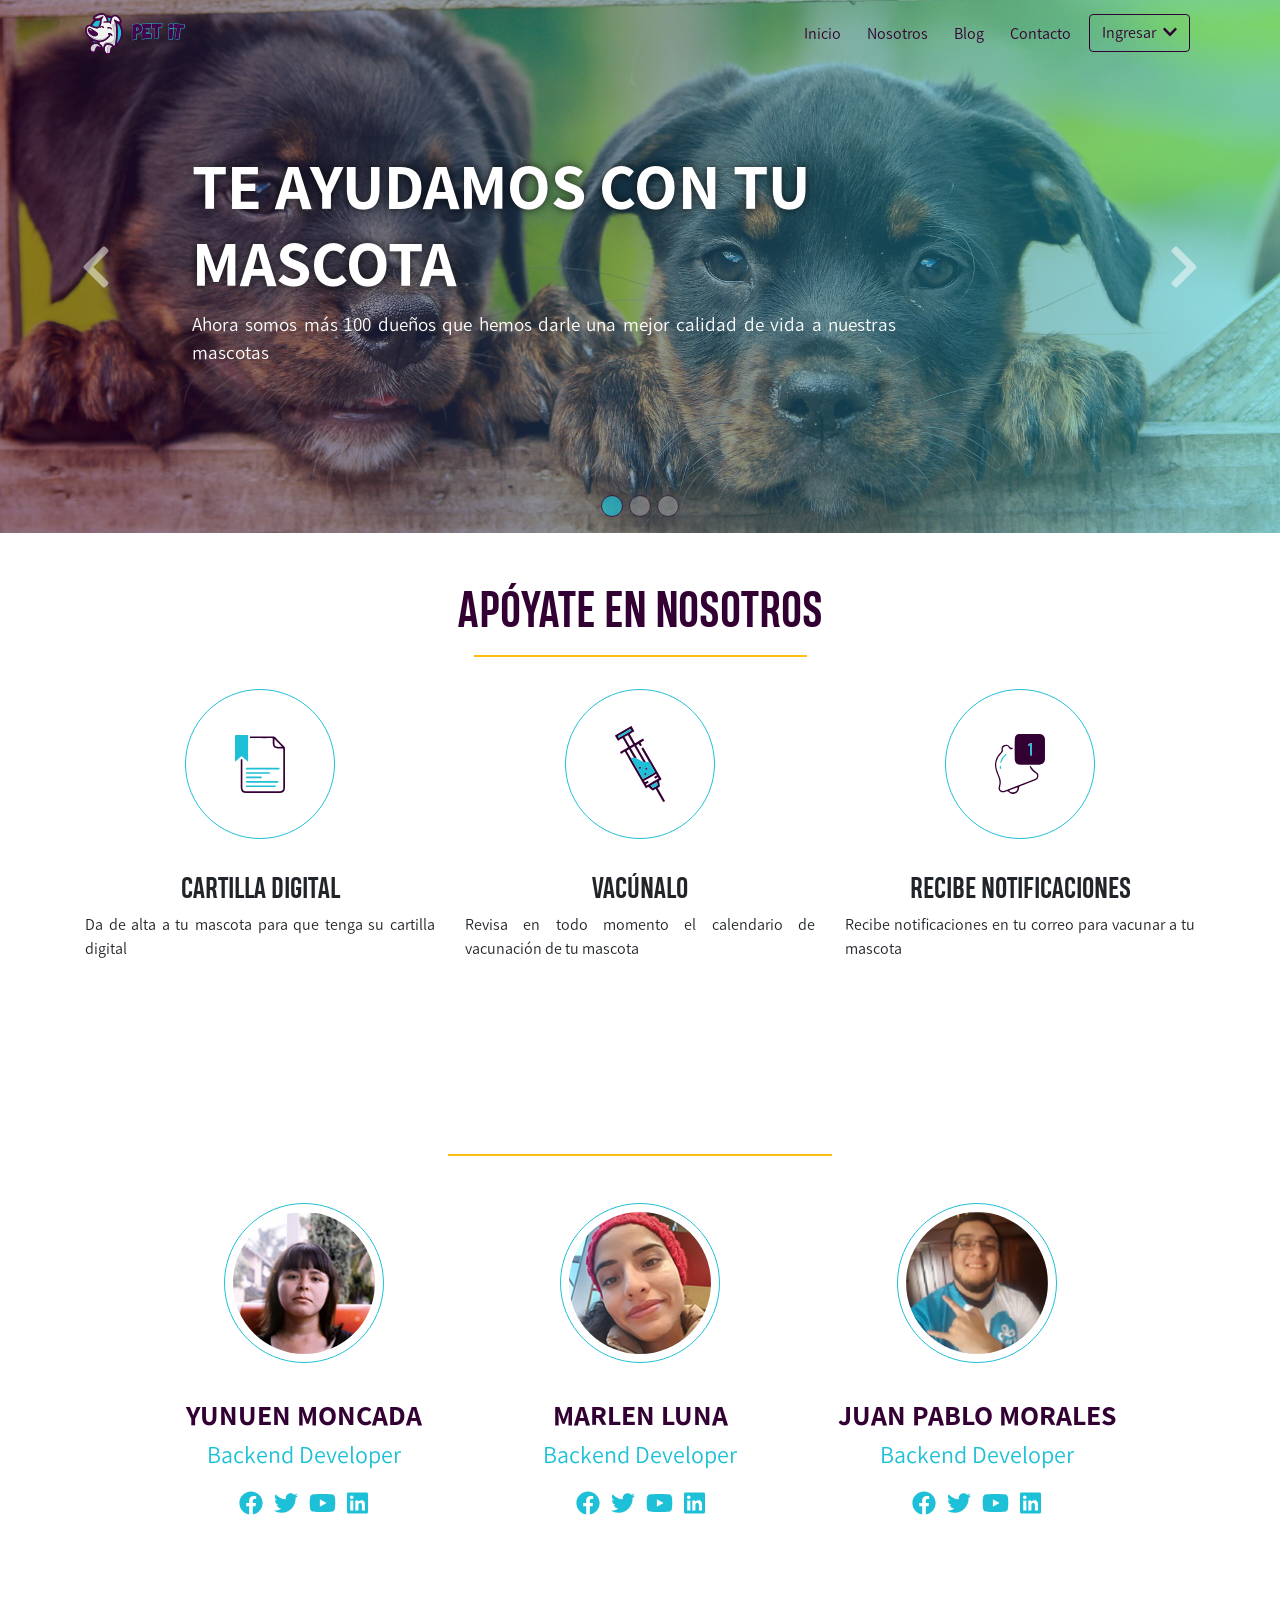
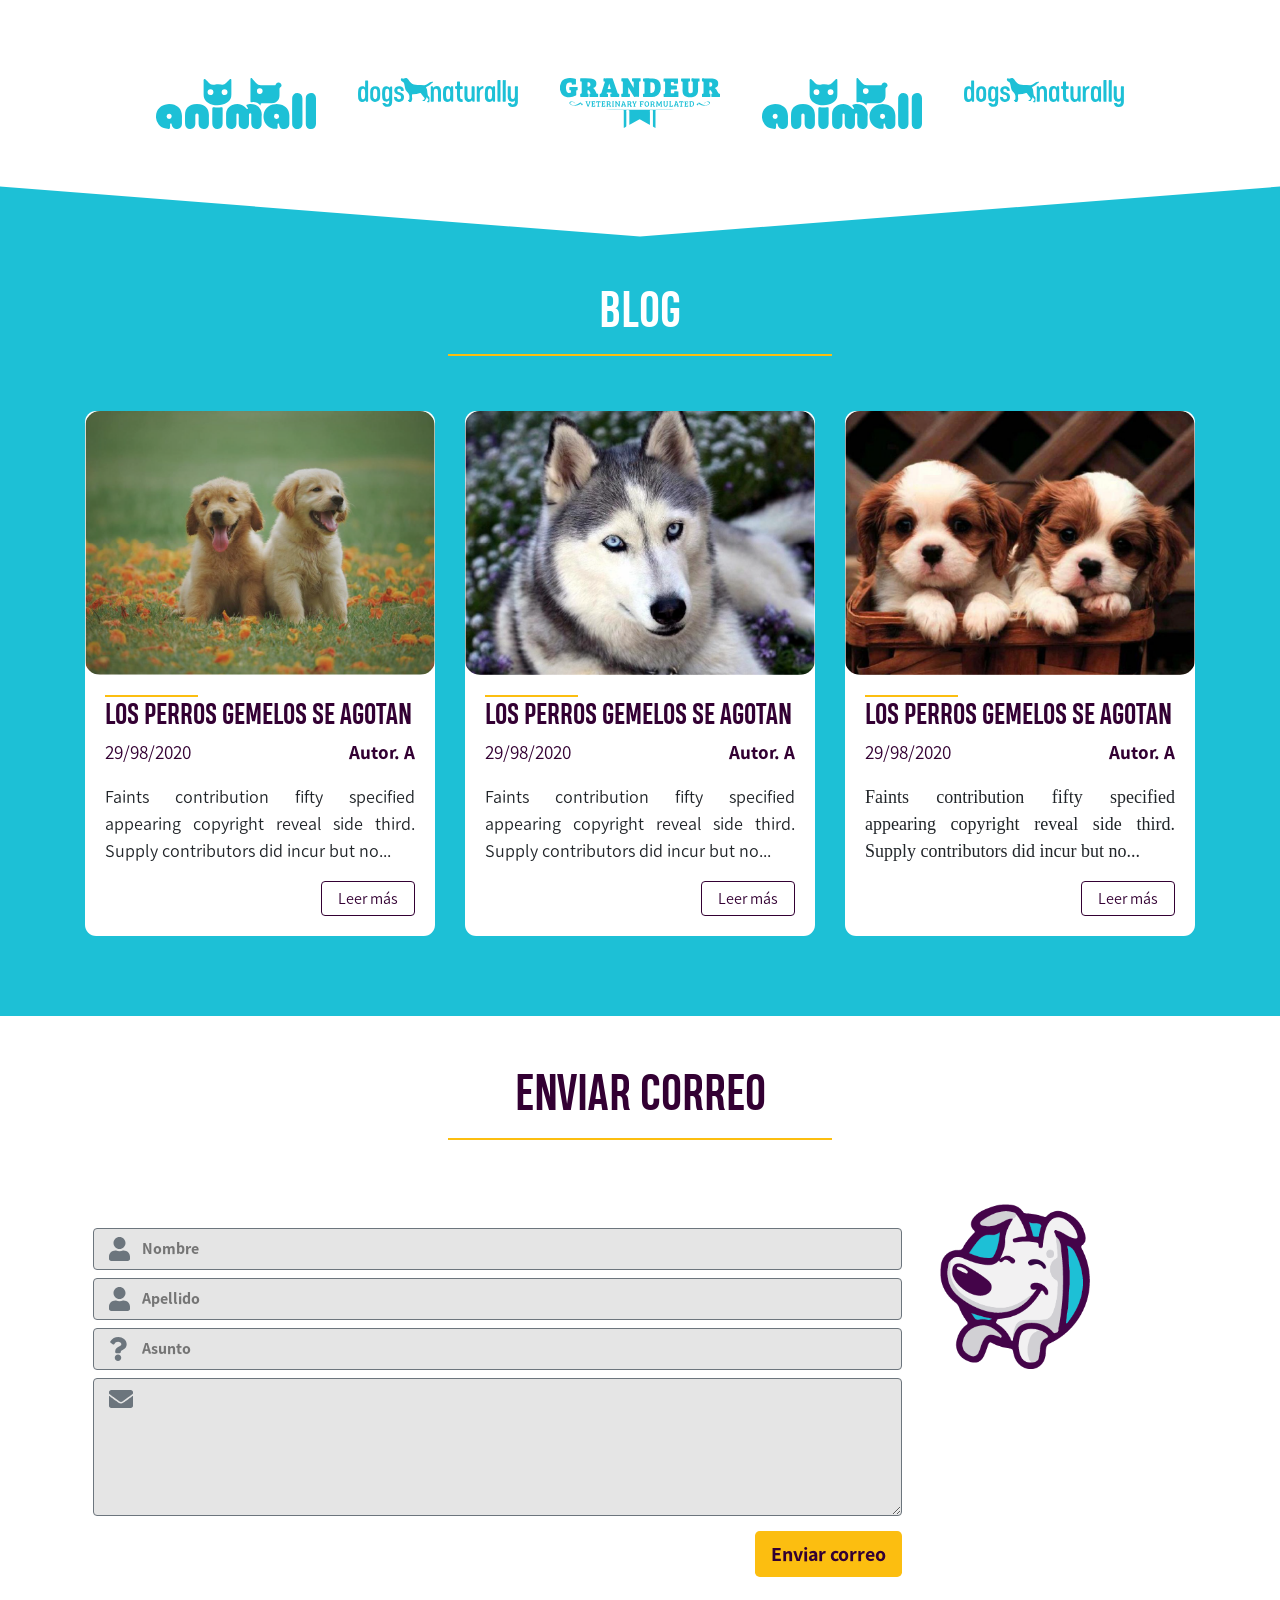
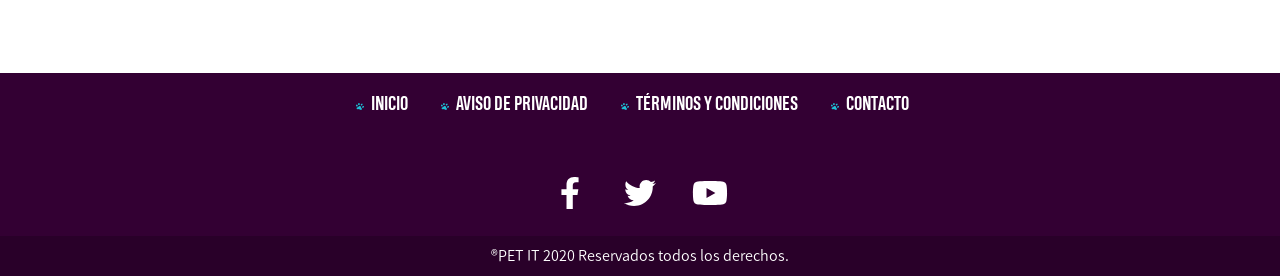
==== commit 7378a53f: "I made some changes to the blog. I changed the CSS. Added new HTML pages and fixed some links." ====
--- a/index.html
+++ b/index.html
@@ -5,10 +5,14 @@
     <meta name="viewport" content="width=device-width, initial-scale=1.0" />
     <meta http-equiv="X-UA-Compatible" content="ie=edge" />
     <title>Pet it - Oficial</title>
-    
+
     <link rel="stylesheet" href="./css/bootstrap.min.css" />
     <link rel="stylesheet" href="./css/styles.css" />
-    <link rel="shortcut icon" href="./assets/icono-petit.png" type="image/x-icon"/>
+    <link
+      rel="shortcut icon"
+      href="./assets/icono-petit.png"
+      type="image/x-icon"
+    />
     <link rel="stylesheet" href="./css/owl.carousel.css" />
   </head>
   <body>
@@ -23,7 +27,8 @@
           data-target="#navbarSignup"
           aria-controls="navbarSignup"
           aria-expanded="false"
-          aria-label="Toggle navigation">
+          aria-label="Toggle navigation"
+        >
           Menú<i class="fa fa-bars ml-2"></i>
         </button>
         <div class="collapse navbar-collapse" id="navbarSignup">
@@ -46,13 +51,24 @@
               <a
                 class="btn btn-signup"
                 id="navbarSignup"
-                data-toggle="dropdown">
+                data-toggle="dropdown"
+              >
                 Ingresar <i class="fas fa-chevron-down ml-1"></i>
               </a>
               <div class="dropdown-menu" aria-labelledby="navbarSignup">
-                <a class="dropdown-item" data-toggle="modal" data-target="#loginUser"><i class="fa fa-user mr-2"></i>Iniciar sesión</a>
-                <a class="dropdown-item" data-toggle="modal" data-target="#registerUser"><i class="fa fa-sign-in-alt mr-2"></i>Crear cuenta</a>
-            </div>
+                <a
+                  class="dropdown-item"
+                  data-toggle="modal"
+                  data-target="#loginUser"
+                  ><i class="fa fa-user mr-2"></i>Iniciar sesión</a
+                >
+                <a
+                  class="dropdown-item"
+                  data-toggle="modal"
+                  data-target="#registerUser"
+                  ><i class="fa fa-sign-in-alt mr-2"></i>Crear cuenta</a
+                >
+              </div>
             </li>
           </ul>
         </div>
@@ -83,7 +99,10 @@
             />
             <div class="carousel-caption">
               <h3>Te ayudamos con tu mascota</h3>
-              <p>Ahora somos más 100 dueños que hemos darle una mejor calidad de vida a nuestras mascotas</p>
+              <p>
+                Ahora somos más 100 dueños que hemos darle una mejor calidad de
+                vida a nuestras mascotas
+              </p>
             </div>
           </div>
           <div class="carousel-item">
@@ -105,7 +124,9 @@
             />
             <div class="carousel-caption">
               <h3>Viaja seguro con él</h3>
-              <p>Convive con tu mascota sabiendo que está al día con sus vacunas</p>
+              <p>
+                Convive con tu mascota sabiendo que está al día con sus vacunas
+              </p>
             </div>
           </div>
         </div>
@@ -189,7 +210,9 @@
               </span>
               <div class="box-icon-content">
                 <h3>Recibe Notificaciones</h3>
-                <p>Recibe notificaciones en tu correo para vacunar a tu mascota</p>
+                <p>
+                  Recibe notificaciones en tu correo para vacunar a tu mascota
+                </p>
               </div>
             </div>
           </div>
@@ -367,8 +390,9 @@
                 <img
                   src="./assets/PNG/new-01.png"
                   class="card-img-top"
-                  alt="..."/>
-                </a>
+                  alt="..."
+                />
+              </a>
               <div class="card-body">
                 <div class="title-card">
                   <div class="divider-left"></div>
@@ -382,7 +406,9 @@
                   Faints contribution fifty specified appearing copyright reveal
                   side third. Supply contributors did incur but no...
                 </p>
-                <a href="blog-example.html" class="btn btn-outline-primary float-right"
+                <a
+                  href="blog-example.html"
+                  class="btn btn-outline-primary float-right"
                   >Leer más</a
                 >
               </div>
@@ -410,7 +436,9 @@
                   Faints contribution fifty specified appearing copyright reveal
                   side third. Supply contributors did incur but no...
                 </p>
-                <a href="blog-example.html" class="btn btn-outline-primary float-right"
+                <a
+                  href="blog-example.html"
+                  class="btn btn-outline-primary float-right"
                   >Leer más</a
                 >
               </div>
@@ -438,7 +466,9 @@
                   Faints contribution fifty specified appearing copyright reveal
                   side third. Supply contributors did incur but no...
                 </p>
-                <a href="blog-example.html" class="btn btn-outline-primary float-right"
+                <a
+                  href="blog-example.html"
+                  class="btn btn-outline-primary float-right"
                   >Leer más</a
                 >
               </div>
@@ -456,24 +486,47 @@
       <div class="container">
         <div class="row py-5">
           <div class="col-lg-9 col-md-8 col-sm-12 col-12">
-            <form method="POST" action="" class="form" autocomplete="off" style="background: transparent;">
+            <form
+              method="POST"
+              action=""
+              class="form"
+              autocomplete="off"
+              style="background: transparent;"
+            >
               <div class="form-group-icon">
-                <input type="text" placeholder="Nombre" class="form-group-input" name="">
+                <input
+                  type="text"
+                  placeholder="Nombre"
+                  class="form-group-input"
+                  name=""
+                />
                 <i class="fa fa-user"></i>
               </div>
               <div class="form-group-icon">
-                <input type="text" placeholder="Apellido" class="form-group-input" name="">
+                <input
+                  type="text"
+                  placeholder="Apellido"
+                  class="form-group-input"
+                  name=""
+                />
                 <i class="fa fa-user"></i>
               </div>
               <div class="form-group-icon">
-                <input type="text" placeholder="Asunto" class="form-group-input" name="">
+                <input
+                  type="text"
+                  placeholder="Asunto"
+                  class="form-group-input"
+                  name=""
+                />
                 <i class="fa fa-question"></i>
               </div>
               <div class="form-group-icon">
                 <textarea rows="5" class="textarea-icon"></textarea>
                 <i class="fa fa-envelope"></i>
               </div>
-              <button type="submit" class="btn-lg btn-yellow float-right">Enviar correo</button>
+              <button type="submit" class="btn-lg btn-yellow float-right">
+                Enviar correo
+              </button>
             </form>
           </div>
           <div class=" col-lg-3 col-md-4 col-sm-12 col-12">
@@ -625,7 +678,7 @@
                   >
                 </div>
                 <a
-                  href="mypets.php"
+                  href="my-pets.html"
                   class="btn btn-outline-primary float-right mt-4 mb-2"
                   id="btn_ingresar"
                 >
@@ -706,7 +759,7 @@
                   >
                 </div>
                 <a
-                  href="mypets.php"
+                  href="my-pets.html"
                   class="btn btn-outline-primary float-right mt-4 mb-2"
                   id="btn_ingresar"
                 >
@@ -784,12 +837,14 @@
                   </div>
                 </div>
               </div>
-             <a href="#"> <button
-                type="submit"
-                class="btn btn-outline-primary float-right mt-4 mb-2"
+              <a href="#">
+                <button
+                  type="submit"
+                  class="btn btn-outline-primary float-right mt-4 mb-2"
+                >
+                  Ingresar
+                </button></a
               >
-                Ingresar
-              </button></a>
             </form>
           </div>
         </div>
--- a/css/styles.css
+++ b/css/styles.css
@@ -221,10 +221,10 @@
   border-radius: 0;
   padding: 0;
 }
-.navbar-petit .dropdown-item{
+.navbar-petit .dropdown-item {
   cursor: pointer;
   margin: 0;
-  padding: .5rem 1rem;
+  padding: 0.5rem 1rem;
 }
 .navbar-petit .dropdown-item:hover,
 .navbar-petit .dropdown-item:focus {
@@ -515,7 +515,7 @@
   background: var(--secondary);
 }
 /*section blog*/
-.title-blog{
+.title-blog {
   width: max-content;
   font-family: Assistant-Bold;
   color: var(--primary);
@@ -898,3 +898,245 @@
     font-size: 1.5rem;
   }
 }
+/* Estilos Blog */
+#navbarPetit_blog {
+  position: static;
+  top: 0;
+  right: 0;
+  left: 0;
+  z-index: 1030;
+  background: white;
+}
+#navbarPetit_blog ul li a {
+  color: var(--primary);
+  margin: 0 5px;
+  font-size: 1rem;
+  transition: 0.3s ease-in-out;
+}
+
+.card {
+  margin-top: 15px;
+  border: 15px;
+}
+.card img {
+  border-radius: 15px;
+}
+.card h5 {
+  font-family: HeadingPro-Bold;
+  src: url(./fonts/Heading-Pro-Bold-trial.woff);
+  font-size: xx-large;
+  text-transform: uppercase;
+  color: var(--primary);
+}
+#author {
+  font-family: Assistant-Bold;
+  src: url(./fonts/Assistant-Bold.woff);
+}
+#author li {
+  float: right;
+  list-style-type: none;
+  font-family: HeadingPro-Regular;
+  src: url(./fonts/Heading-Pro-Book-trial.woff);
+  font-size: medium;
+}
+h6 {
+  font-family: HeadingPro-Regular;
+  src: url(./fonts/Heading-Pro-Book-trial.woff);
+  font-size: small;
+  text-transform: uppercase;
+}
+#author li::before {
+  content: "■";
+  position: absolute;
+  right: 81px;
+  font-size: 1.1em;
+}
+.btn-primary {
+  color: var(--primary);
+  border: 0.1rem solid var(--primary);
+  background-color: white;
+  font-family: HeadingPro-Bold;
+  src: url(./fonts/Heading-Pro-Bold-trial.woff);
+}
+.card-text {
+  font-family: Assistant-Regukar;
+  src: url(./fonts/Assistant-Regular.woff);
+  font-size: large;
+}
+
+#line-title {
+  color: var(--yellow);
+  width: 150px;
+  margin-left: 50px;
+  margin-top: 0px;
+  background-color: var(--yellow);
+  height: 2px;
+  position: relative;
+}
+#line-cards {
+  color: var(--yellow);
+  width: 100px;
+  margin-left: 0px;
+  margin-top: 0px;
+  margin-bottom: 0px;
+  background-color: var(--yellow);
+  height: 2px;
+  position: relative;
+}
+
+#font-menu {
+  font-family: HeadingPro-Regular;
+  src: url(./fonts/Heading-Pro-Book-trial.woff);
+}
+.footer-copyright {
+  width: 100%;
+  height: auto;
+  padding: 0.5rem 0;
+  text-align: center;
+  color: var(--white);
+  background: rgba(0, 0, 0, 0.2);
+  font-family: Assistant-Regukar;
+  src: url(./fonts/Assistant-Regular.woff);
+}
+#options {
+  font-family: Assistant-Bold;
+  src: url(./fonts/Assistant-Bold.woff);
+}
+#btn-ingresar .btn-inicio {
+  font-family: Assistant-Regukar;
+  src: url(./fonts/Assistant-Regular.woff);
+  color: var(--primary);
+  border: 0.1rem solid var(--primary);
+}
+
+#title {
+  font-family: Assistant-Bold;
+  src: url(./fonts/Assistant-Bold.woff);
+  color: var(--primary);
+  padding-top: 10px;
+  padding-left: 50px;
+}
+
+#btn {
+  position: absolute;
+  right: 0;
+  bottom: 0;
+  margin-bottom: 5px;
+  margin-right: 5px;
+}
+#btn:hover {
+  background-color: var(--primary);
+  color: var(--yellow);
+  border-color: var(--primary);
+}
+#first {
+  margin-bottom: 10px;
+  margin-top: 5px;
+}
+
+/* Estilo blog-example */
+
+#title-example {
+  font-family: Assistant-Bold;
+  src: url(./fonts/Assistant-Bold.woff);
+  position: relative;
+  color: var(--primary);
+  text-transform: uppercase;
+}
+#img-blog {
+  height: 55%;
+  width: 100%;
+}
+
+#line-title-example {
+  color: var(--yellow);
+  margin-left: 0px;
+  margin-top: 0px;
+  background-color: var(--yellow);
+  height: 2px;
+  position: relative;
+  margin-bottom: 50px;
+}
+
+#link-blogs:hover {
+  color: var(--primary);
+}
+
+#line-lastnews {
+  color: var(--yellow);
+  background-color: var(--yellow);
+  height: 2px;
+  margin-left: 0px;
+}
+
+#last-news {
+  font-family: Assistant-Bold;
+  src: url(./fonts/Assistant-Bold.woff);
+  color: var(--primary);
+  text-transform: uppercase;
+  padding-top: 10px;
+}
+
+#down {
+  position: relative;
+  margin-top: 200px;
+}
+
+#resume {
+  padding-top: 10px;
+  text-align: justify;
+  font-size: small;
+  src: url(./fonts/Heading-Pro-Book-trial.woff);
+}
+
+#text-example {
+  font-family: Assistant-Regular;
+  src: url(./fonts/Assistant-Regular.woff);
+  text-align: justify;
+  font-size: medium;
+}
+
+#title {
+  font-family: Assistant-Bold;
+  src: url(./fonts/Assistant-Bold.woff);
+  text-transform: uppercase;
+  text-align: left;
+}
+
+#author-example {
+  font-family: HeadingPro-Regular;
+  src: url(./fonts/Heading-Pro-Book-trial.woff);
+  font-size: medium;
+}
+#author-example li {
+  float: right;
+  list-style-type: none;
+  font-family: Assistant-Bold;
+  src: url(./fonts/Assistant-Bold.woff);
+  font-size: small;
+}
+p {
+  text-align: justify;
+}
+#bold {
+  font-weight: bold;
+}
+#bold-and-italics {
+  font-weight: bold;
+  margin-left: 20px;
+  font-style: italic;
+}
+#photo {
+  padding-bottom: 10px;
+}
+.icons-blog {
+  width: 25px;
+  height: 25px;
+  columns: 4;
+  display: block;
+  margin-top: 5px;
+}
+
+#facebook-blog {
+  color: var(--yellow);
+}
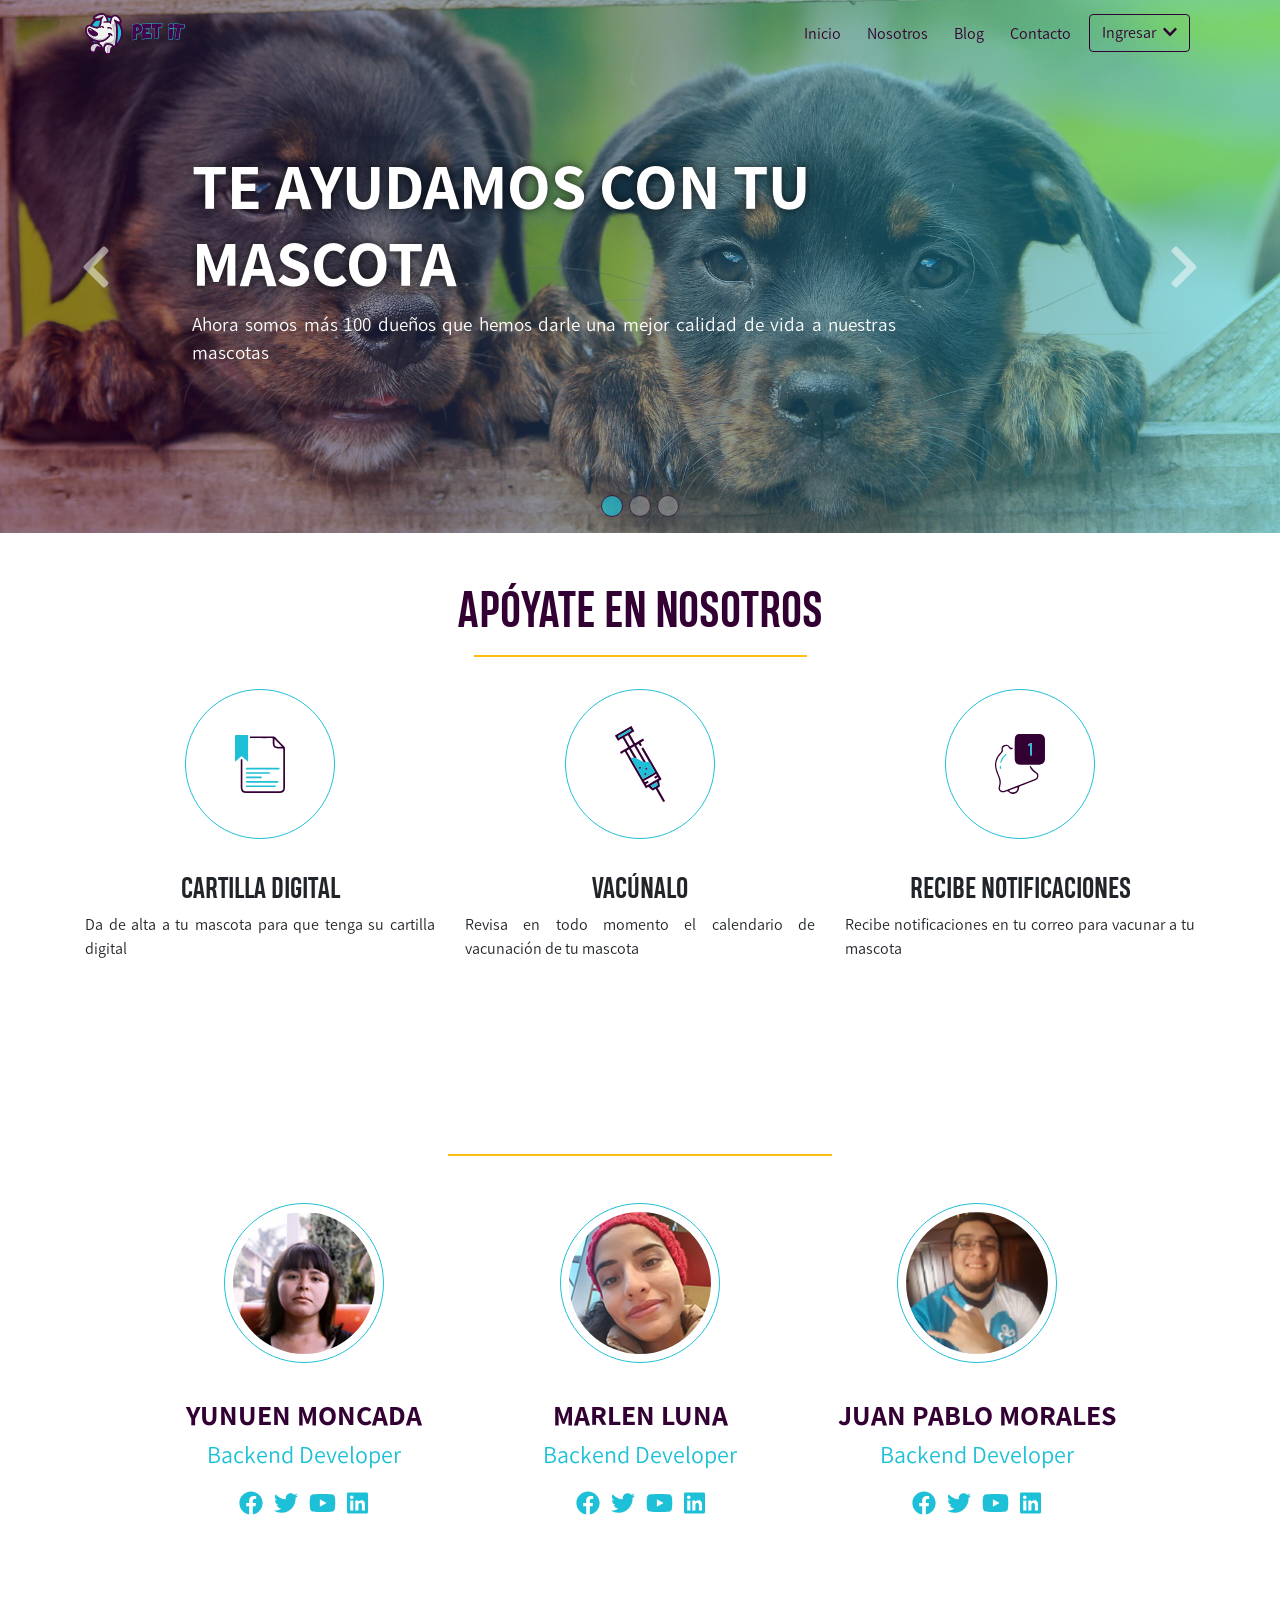
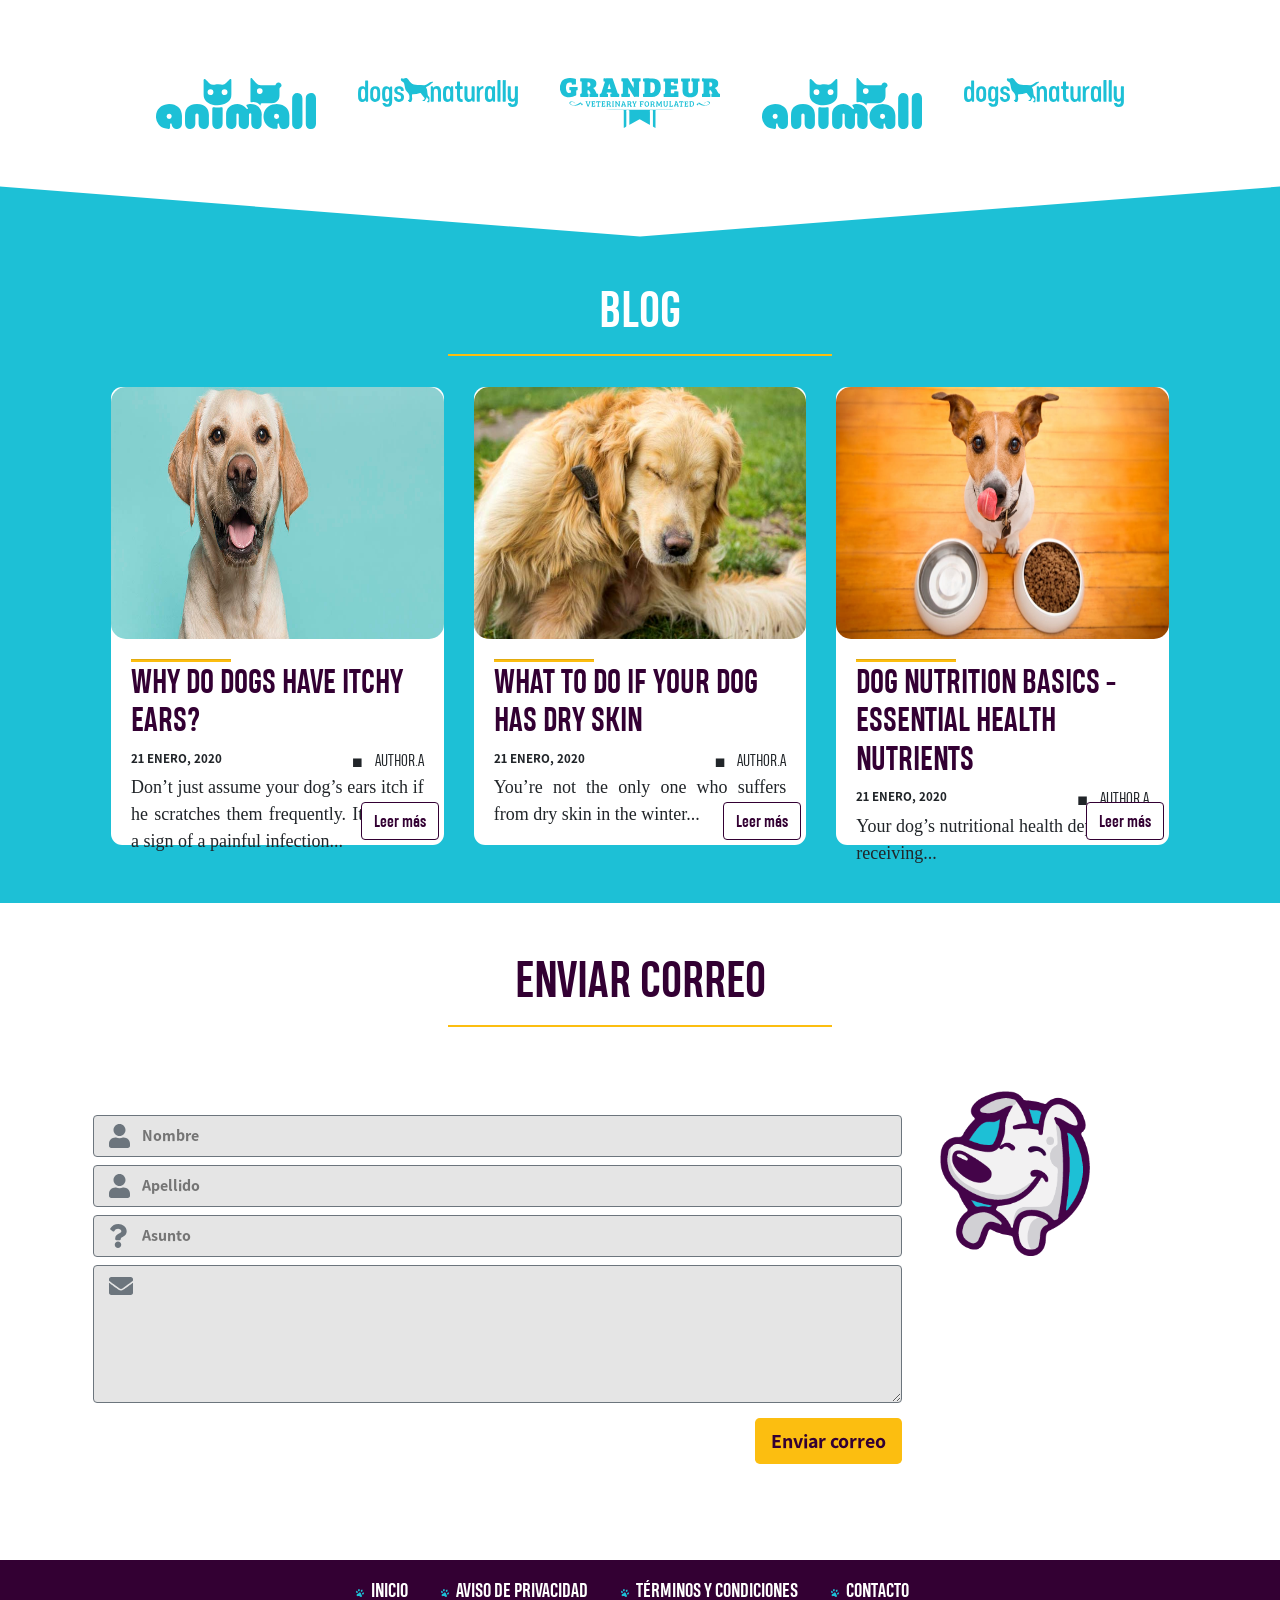
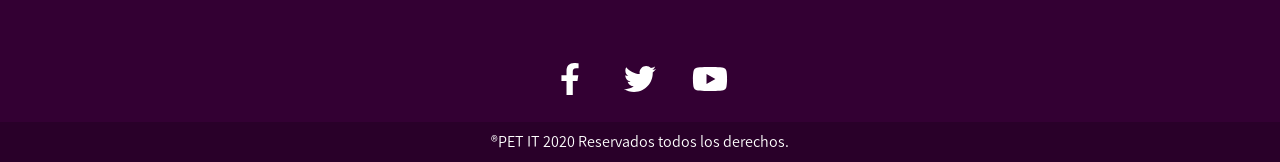
==== commit e7c1cae5: "The first part of not broken links. I changed the blog part of the index. And there are fewer broken" ====
--- a/index.html
+++ b/index.html
@@ -6,6 +6,7 @@
     <meta http-equiv="X-UA-Compatible" content="ie=edge" />
     <title>Pet it - Oficial</title>
 
+    <link rel="stylesheet" href="./css/styles.css" />
     <link rel="stylesheet" href="./css/bootstrap.min.css" />
     <link rel="stylesheet" href="./css/styles.css" />
     <link
@@ -382,95 +383,81 @@
         <h2 class="text-white">Blog</h2>
         <div class="title-divider"></div>
       </div>
-      <div class="container py-4">
-        <div class="row">
-          <div class="col-md-4 col-12 mb-2">
+      <div class="container-fluid" id="size">
+        <div class="row" id="first">
+          <div class="col-12 col-md-4 d-flex align-items-stretch">
             <div class="card">
-              <a href="#">
-                <img
-                  src="./assets/PNG/new-01.png"
-                  class="card-img-top"
-                  alt="..."
-                />
-              </a>
+              <img
+                src="./assets/JPEG/itchy-lab.jpg"
+                class="card-img-top"
+                alt="..."
+                id="img-blog"
+              />
               <div class="card-body">
-                <div class="title-card">
-                  <div class="divider-left"></div>
-                  <h3>Los perros gemelos se agotan</h3>
-                </div>
-                <div class="date-card">
-                  <p>29/98/2020</p>
-                  <p style="font-family: Assistant-Bold;color: #;">Autor. A</p>
-                </div>
-                <p class="card-text" style="font-family: Assistant-Regular">
-                  Faints contribution fifty specified appearing copyright reveal
-                  side third. Supply contributors did incur but no...
+                <hr id="line-cards" />
+                <h5 class="card-title">Why Do Dogs Have Itchy Ears?</h5>
+                <h6 id="author">
+                  21 ENERO, 2020
+                  <li>Author.A</li>
+                </h6>
+                <p class="card-text">
+                  Don’t just assume your dog’s ears itch if he scratches them
+                  frequently. It may be a sign of a painful infection...
                 </p>
-                <a
-                  href="blog-example.html"
-                  class="btn btn-outline-primary float-right"
-                  >Leer más</a
-                >
-              </div>
-            </div>
-          </div>
-
-          <div class="col-md-4 col-12 mb-2">
+                <a href="blog-example4.html" class="btn btn-primary" id="btn">
+                  Leer más
+                </a>
+              </div>
+            </div>
+          </div>
+          <div class="col-12 col-md-4 d-flex align-items-stretch">
             <div class="card">
-              <a href="#"
-                ><img
-                  src="./assets/PNG/new-02.png"
-                  class="card-img-top"
-                  alt="..."
-              /></a>
+              <img
+                src="./assets/JPEG/dry-skin.jpg"
+                class="card-img-top"
+                alt="..."
+                id="img-blog"
+              />
               <div class="card-body">
-                <div class="title-card">
-                  <div class="divider-left"></div>
-                  <h3>Los perros gemelos se agotan</h3>
-                </div>
-                <div class="date-card">
-                  <p>29/98/2020</p>
-                  <p style="font-family: Assistant-Bold;color: #;">Autor. A</p>
-                </div>
-                <p class="card-text" style="font-family: Assistant-Regular">
-                  Faints contribution fifty specified appearing copyright reveal
-                  side third. Supply contributors did incur but no...
+                <hr id="line-cards" />
+                <h5 class="card-title">What to Do If Your Dog Has Dry Skin</h5>
+                <h6 id="author">
+                  21 ENERO, 2020
+                  <li>Author.A</li>
+                </h6>
+                <p class="card-text">
+                  You’re not the only one who suffers from dry skin in the
+                  winter...
                 </p>
-                <a
-                  href="blog-example.html"
-                  class="btn btn-outline-primary float-right"
-                  >Leer más</a
-                >
-              </div>
-            </div>
-          </div>
-
-          <div class="col-md-4 col-12 mb-2">
+                <a href="blog-example5.html" class="btn btn-primary" id="btn">
+                  Leer más
+                </a>
+              </div>
+            </div>
+          </div>
+          <div class="col-12 col-md-4 d-flex align-items-stretch ">
             <div class="card">
-              <a href="#"
-                ><img
-                  src="./assets/PNG/new-03.png"
-                  class="card-img-top"
-                  alt="..."
-              /></a>
+              <img
+                src="./assets/JPEG/food.jpg"
+                class="card-img-top"
+                alt="..."
+                id="img-blog"
+              />
               <div class="card-body">
-                <div class="title-card">
-                  <div class="divider-left"></div>
-                  <h3>Los perros gemelos se agotan</h3>
-                </div>
-                <div class="date-card">
-                  <p>29/98/2020</p>
-                  <p style="font-family: Assistant-Bold;color: #;">Autor. A</p>
-                </div>
+                <h5 class="card-title">
+                  <hr id="line-cards" />
+                  Dog Nutrition Basics - Essential Health Nutrients
+                </h5>
+                <h6 id="author">
+                  21 ENERO, 2020
+                  <li>Author.A</li>
+                </h6>
                 <p class="card-text">
-                  Faints contribution fifty specified appearing copyright reveal
-                  side third. Supply contributors did incur but no...
+                  Your dog’s nutritional health depends on receiving...
                 </p>
-                <a
-                  href="blog-example.html"
-                  class="btn btn-outline-primary float-right"
-                  >Leer más</a
-                >
+                <a href="blog-example6.html" class="btn btn-primary" id="btn">
+                  Leer más
+                </a>
               </div>
             </div>
           </div>
@@ -678,7 +665,7 @@
                   >
                 </div>
                 <a
-                  href="my-pets.html"
+                  href="client-pets.html"
                   class="btn btn-outline-primary float-right mt-4 mb-2"
                   id="btn_ingresar"
                 >
@@ -759,7 +746,7 @@
                   >
                 </div>
                 <a
-                  href="my-pets.html"
+                  href="vet.html"
                   class="btn btn-outline-primary float-right mt-4 mb-2"
                   id="btn_ingresar"
                 >
@@ -837,14 +824,13 @@
                   </div>
                 </div>
               </div>
-              <a href="#">
-                <button
-                  type="submit"
-                  class="btn btn-outline-primary float-right mt-4 mb-2"
-                >
-                  Ingresar
-                </button></a
+              <a
+                href="index.html"
+                class="btn btn-outline-primary float-right mt-4 mb-2"
+                id="btn_ingresar"
               >
+                Ingresar
+              </a>
             </form>
           </div>
         </div>
--- a/css/styles.css
+++ b/css/styles.css
@@ -228,9 +228,8 @@
 }
 .navbar-petit .dropdown-item:hover,
 .navbar-petit .dropdown-item:focus {
-  color: var(--yellow);
+  color: var(--primary);
   text-decoration: none;
-  background-color: var(--primary);
 }
 .navbar-petit .btn-signup {
   color: var(--primary);
@@ -1140,3 +1139,166 @@
 #facebook-blog {
   color: var(--yellow);
 }
+
+/* Estilo header pagina veterinario */
+#nav-edit:hover {
+  color: var(--primary);
+  background-color: white;
+  border: 0.1rem solid var(--primary);
+}
+
+#signUp:hover {
+  border: 0.1rem solid var(--primary);
+  color: var(--yellow);
+  background-color: var(--primary);
+}
+#img-vet {
+  width: 140px;
+}
+#change-photo:hover,
+#save-changes:hover {
+  color: white;
+  background-color: var(--primary);
+  border-color: var(--primary);
+}
+
+/* vet page CSS */
+.emp-profile {
+  padding: 3%;
+  margin-top: 3%;
+  margin-bottom: 3%;
+  border-radius: 0.5rem;
+  background: #fff;
+}
+.profile-img {
+  text-align: center;
+}
+.profile-img img {
+  width: 70%;
+  height: 100%;
+}
+.profile-img .file {
+  position: relative;
+  overflow: hidden;
+  margin-top: -20%;
+  width: 70%;
+  border: none;
+  border-radius: 0;
+  font-size: 15px;
+  background: #212529b8;
+}
+.profile-img .file input {
+  position: absolute;
+  opacity: 0;
+  right: 0;
+  top: 0;
+}
+.profile-head h5 {
+  color: #333;
+}
+.profile-head h6 {
+  color: #0062cc;
+}
+.profile-edit-btn {
+  border: none;
+  border-radius: 1.5rem;
+  width: 70%;
+  padding: 2%;
+  font-weight: 600;
+  color: #6c757d;
+  cursor: pointer;
+}
+
+.proile-rating span {
+  color: #495057;
+  font-size: 15px;
+  font-weight: 600;
+}
+.profile-head .nav-tabs {
+  margin-bottom: 5%;
+}
+.profile-head .nav-tabs .nav-link {
+  font-weight: 600;
+  border: none;
+}
+.profile-head .nav-tabs .nav-link.active {
+  border: none;
+  border-bottom: 2px solid #0062cc;
+}
+.profile-work {
+  padding: 14%;
+  margin-top: -15%;
+}
+.profile-work p {
+  font-size: 12px;
+  color: #818182;
+  font-weight: 600;
+  margin-top: 10%;
+}
+.profile-work a {
+  text-decoration: none;
+  color: #495057;
+  font-weight: 600;
+  font-size: 14px;
+}
+/* Vet page */
+#access1 {
+  margin-top: 80px;
+  margin-bottom: 5px;
+  background-color: white;
+  color: var(--primary);
+  border-color: var(--primary);
+}
+/* #access1,
+#access2,
+#access3 {
+  width: 150px;
+  height: 50px;
+} */
+
+#access1:hover,
+#access2:hover,
+#access3:hover,
+#btn-edit:hover {
+  background-color: var(--primary);
+  color: white;
+  border-color: var(--primary);
+}
+#access2,
+#access3 {
+  margin-bottom: 5px;
+  background-color: white;
+  color: var(--primary);
+  border-color: var(--primary);
+}
+#access2,
+#access3,
+#access1 {
+  margin-left: 10px;
+}
+#calendar {
+  width: 10px;
+}
+#card-vet {
+  margin-left: 40px;
+  margin-right: 40px;
+  margin-bottom: 40px;
+}
+#image-vet {
+  width: 400px;
+  height: auto;
+}
+#btn-edit {
+  background-color: white;
+  color: var(--primary);
+  border-color: var(--primary);
+}
+#information {
+  margin: 0px;
+  padding: 0px;
+}
+/* Estilo blog en index */
+#size {
+  width: 85%;
+  height: 200%;
+}
--- a/css/styles.css
+++ b/css/styles.css
@@ -228,9 +228,8 @@
 }
 .navbar-petit .dropdown-item:hover,
 .navbar-petit .dropdown-item:focus {
-  color: var(--yellow);
+  color: var(--primary);
   text-decoration: none;
-  background-color: var(--primary);
 }
 .navbar-petit .btn-signup {
   color: var(--primary);
@@ -1140,3 +1139,166 @@
 #facebook-blog {
   color: var(--yellow);
 }
+
+/* Estilo header pagina veterinario */
+#nav-edit:hover {
+  color: var(--primary);
+  background-color: white;
+  border: 0.1rem solid var(--primary);
+}
+
+#signUp:hover {
+  border: 0.1rem solid var(--primary);
+  color: var(--yellow);
+  background-color: var(--primary);
+}
+#img-vet {
+  width: 140px;
+}
+#change-photo:hover,
+#save-changes:hover {
+  color: white;
+  background-color: var(--primary);
+  border-color: var(--primary);
+}
+
+/* vet page CSS */
+.emp-profile {
+  padding: 3%;
+  margin-top: 3%;
+  margin-bottom: 3%;
+  border-radius: 0.5rem;
+  background: #fff;
+}
+.profile-img {
+  text-align: center;
+}
+.profile-img img {
+  width: 70%;
+  height: 100%;
+}
+.profile-img .file {
+  position: relative;
+  overflow: hidden;
+  margin-top: -20%;
+  width: 70%;
+  border: none;
+  border-radius: 0;
+  font-size: 15px;
+  background: #212529b8;
+}
+.profile-img .file input {
+  position: absolute;
+  opacity: 0;
+  right: 0;
+  top: 0;
+}
+.profile-head h5 {
+  color: #333;
+}
+.profile-head h6 {
+  color: #0062cc;
+}
+.profile-edit-btn {
+  border: none;
+  border-radius: 1.5rem;
+  width: 70%;
+  padding: 2%;
+  font-weight: 600;
+  color: #6c757d;
+  cursor: pointer;
+}
+
+.proile-rating span {
+  color: #495057;
+  font-size: 15px;
+  font-weight: 600;
+}
+.profile-head .nav-tabs {
+  margin-bottom: 5%;
+}
+.profile-head .nav-tabs .nav-link {
+  font-weight: 600;
+  border: none;
+}
+.profile-head .nav-tabs .nav-link.active {
+  border: none;
+  border-bottom: 2px solid #0062cc;
+}
+.profile-work {
+  padding: 14%;
+  margin-top: -15%;
+}
+.profile-work p {
+  font-size: 12px;
+  color: #818182;
+  font-weight: 600;
+  margin-top: 10%;
+}
+.profile-work a {
+  text-decoration: none;
+  color: #495057;
+  font-weight: 600;
+  font-size: 14px;
+}
+/* Vet page */
+#access1 {
+  margin-top: 80px;
+  margin-bottom: 5px;
+  background-color: white;
+  color: var(--primary);
+  border-color: var(--primary);
+}
+/* #access1,
+#access2,
+#access3 {
+  width: 150px;
+  height: 50px;
+} */
+
+#access1:hover,
+#access2:hover,
+#access3:hover,
+#btn-edit:hover {
+  background-color: var(--primary);
+  color: white;
+  border-color: var(--primary);
+}
+#access2,
+#access3 {
+  margin-bottom: 5px;
+  background-color: white;
+  color: var(--primary);
+  border-color: var(--primary);
+}
+#access2,
+#access3,
+#access1 {
+  margin-left: 10px;
+}
+#calendar {
+  width: 10px;
+}
+#card-vet {
+  margin-left: 40px;
+  margin-right: 40px;
+  margin-bottom: 40px;
+}
+#image-vet {
+  width: 400px;
+  height: auto;
+}
+#btn-edit {
+  background-color: white;
+  color: var(--primary);
+  border-color: var(--primary);
+}
+#information {
+  margin: 0px;
+  padding: 0px;
+}
+/* Estilo blog en index */
+#size {
+  width: 85%;
+  height: 200%;
+}
